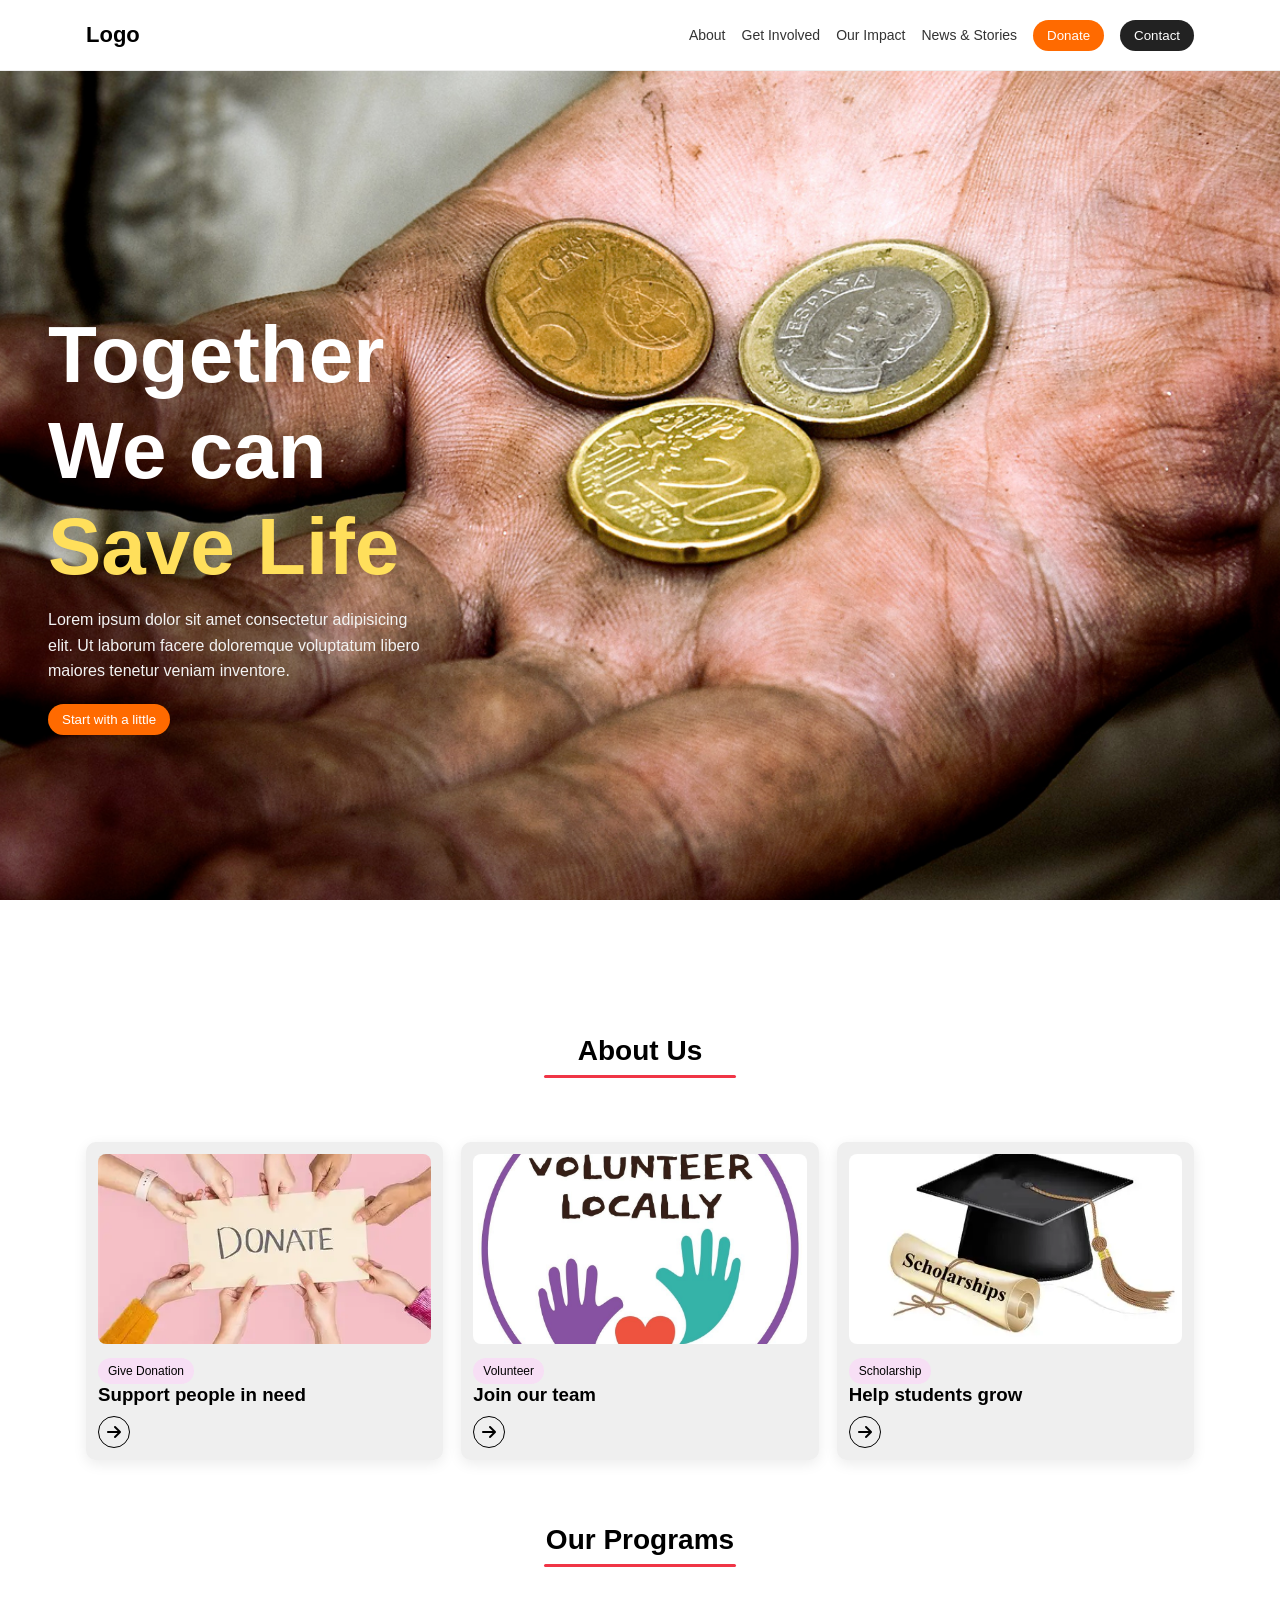
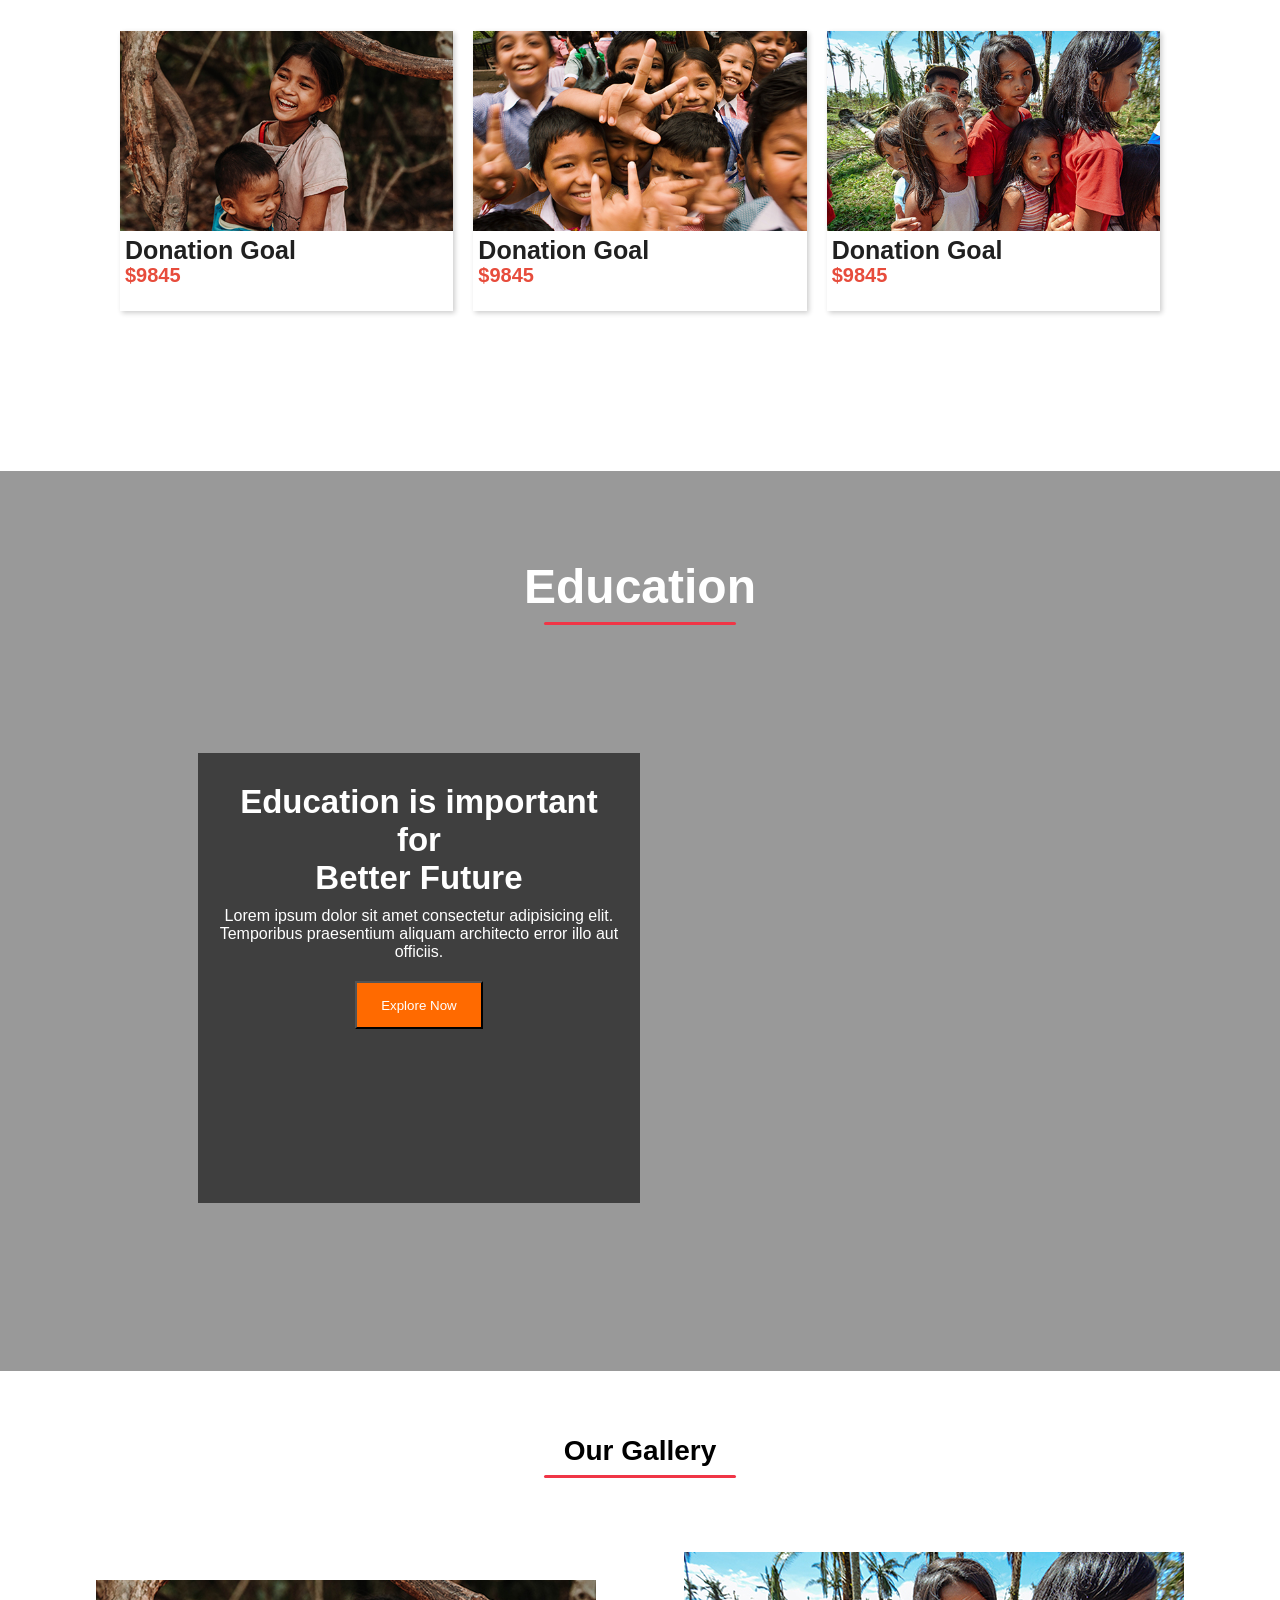
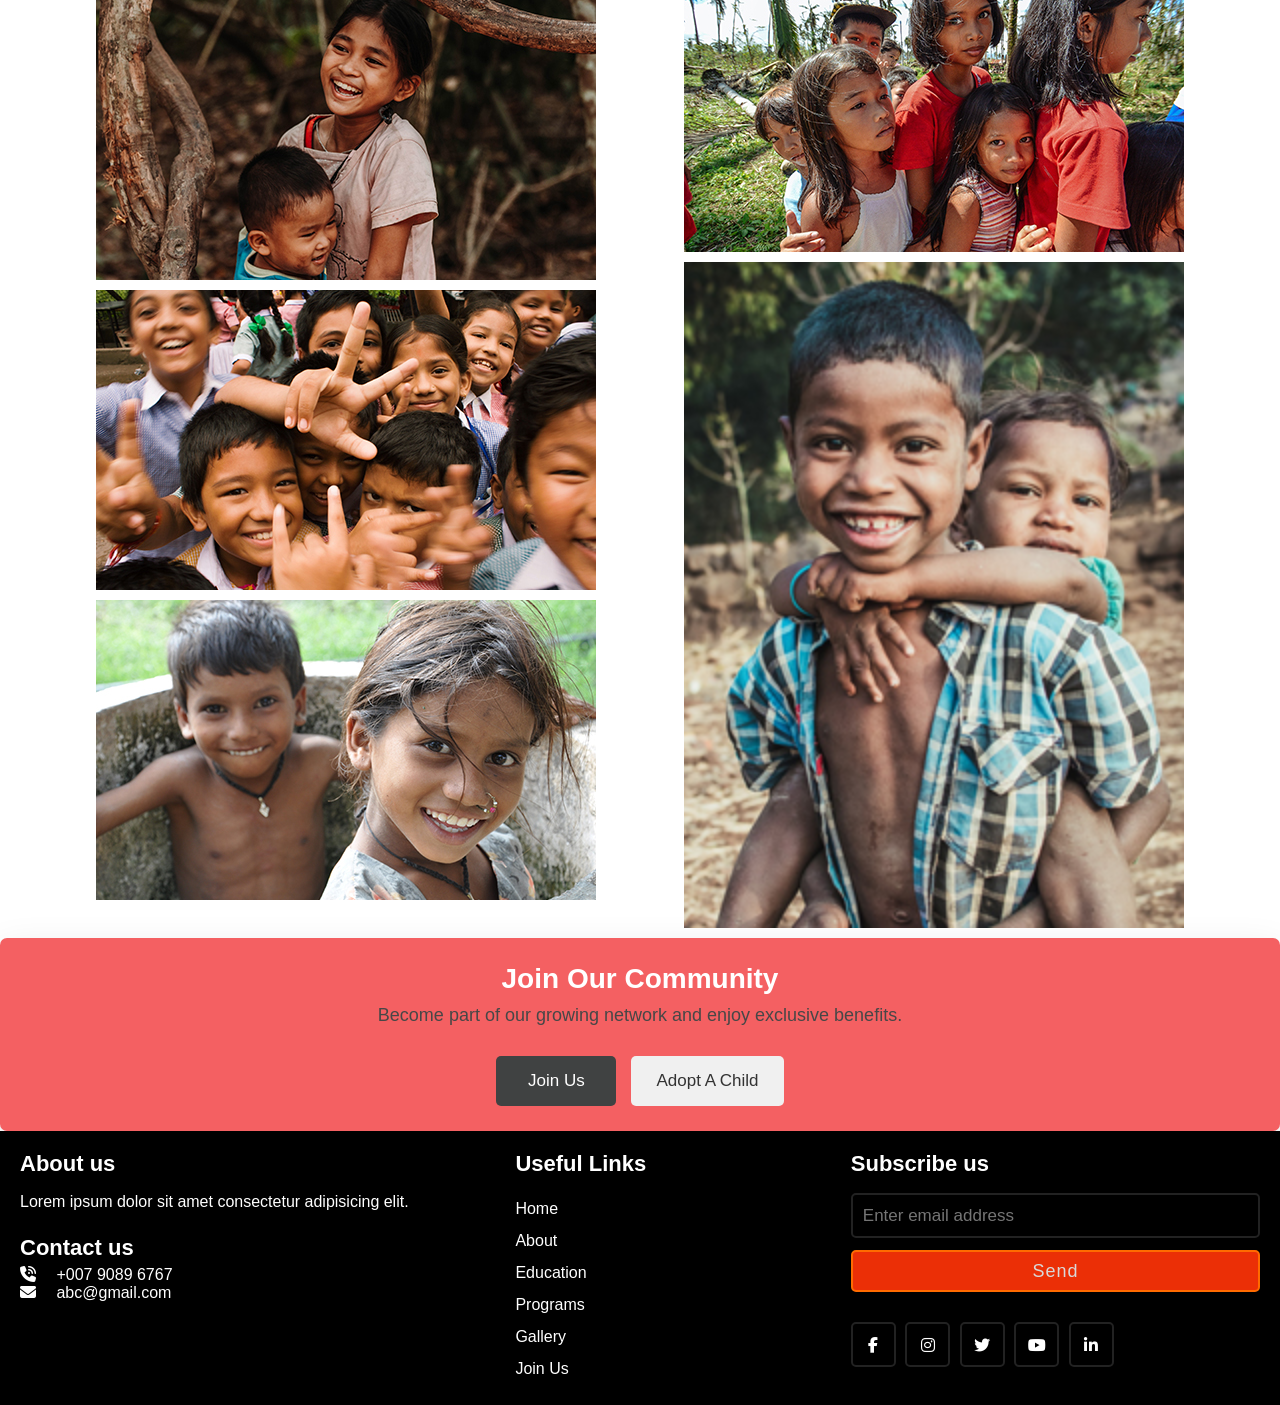
==== index.html @ e3a16368 "change9" ====
<!DOCTYPE html>
<html lang="en">

<head>
  <meta charset="UTF-8" />
  <meta name="viewport" content="width=device-width, initial-scale=1.0" />
  <title>NGO Demo</title>

  <link rel="stylesheet" href="https://cdnjs.cloudflare.com/ajax/libs/font-awesome/6.4.2/css/all.min.css" />
  <link rel="stylesheet" href="style.css">
</head>

<body>

  <!-- ========= NAV ========= -->
  <header>
    <div class="container nav-container">
      <div class="logo">
        <a href="#">Logo</a>
      </div>

      <nav class="nav-links">
        <ul>
          <li><a href="#aboutsection">About</a></li>
          <li><a href="#video-title">Get Involved</a></li>
          <li><a href="#programs">Our Impact</a></li>
          <li><a href="#">News & Stories</a></li>
          <li><button class="btn donate-btn">Donate</button></li>
          <li><button class="btn contact-btn">Contact</button></li>
        </ul>
      </nav>
      <div class="menu">
        <i class="fa-solid fa-bars"></i>
      </div>
    </div>
    <!-- mobile dropdown -->
    <div class="dropdown-menu">
      <ul>
        <li><a href="#aboutsection">About</a></li>
        <li><a href="#video-title">Get Involved</a></li>
        <li><a href="#programs">Our Impact</a></li>
        <li><a href="#">News & Stories</a></li>
        <li><button class="btn donate-btn">Donate</button></li>
        <li><button class="btn contact-btn">Contact</button></li>
      </ul>
    </div>
  </header>

  <!-- ========= HERO ========= -->
  <section class="hero-section">
    <div class="container hero-content">
      <h1>Together We can <span>Save Life</span></h1>
      <p>
        Lorem ipsum dolor sit amet consectetur adipisicing elit. Ut laborum
        facere doloremque voluptatum libero maiores tenetur veniam inventore.
      </p>

      <button class="btn donate-btn">Start with a little</button>
    </div>
  </section>


  <!-- ========= ABOUT ========= -->
  <section class="about-section" id="aboutsection">
    <div class="container">
      <h2 class="heading2">About Us</h2>

      <div class="card-list">
        <a href="#" class="card-item">
          <img src="images/donation-img.webp" alt="Donation">
          <span>Give Donation</span>
          <h3>Support people in need</h3>
          <div class="arrow"><i class="fas fa-arrow-right"></i></div>
        </a>

        <a href="#" class="card-item">
          <img src="images/volter-img.jpg" alt="Volunteer">
          <span>Volunteer</span>
          <h3>Join our team</h3>
          <div class="arrow"><i class="fas fa-arrow-right"></i></div>
        </a>

        <a href="#" class="card-item">
          <img src="images/shp-img.webp" alt="Scholarship">
          <span>Scholarship</span>
          <h3>Help students grow</h3>
          <div class="arrow"><i class="fas fa-arrow-right"></i></div>
        </a>
      </div>
    </div>
  </section>


  <!-- ========= PROGRAMS ========= -->
  <section class="team-section">
    <div class="container">
      <h2 class="heading2" id="programs">Our Programs</h2>

      <div class="programs-cards">

        <div class="card">
          <div class="img">
            <img src="images/1.jpg" alt="Donation goal">
          </div>

          <div class="top-text">
            <div class="name">Donation Goal</div>
            <p>$9845</p>
          </div>

          <div class="bottom-text">
            <div class="text">Education to every child.</div>
            <div class="btn"><a href="#">Read more</a></div>
          </div>
        </div>

        <div class="card">
          <div class="img">
            <img src="images/4.jpg" alt="Donation goal">
          </div>

          <div class="top-text">
            <div class="name">Donation Goal</div>
            <p>$9845</p>
          </div>

          <div class="bottom-text">
            <div class="text">Education to every child.</div>
            <div class="btn"><a href="#">Read more</a></div>
          </div>
        </div>

        <div class="card">
          <div class="img">
            <img src="images/8.jpg" alt="Donation goal">
          </div>

          <div class="top-text">
            <div class="name">Donation Goal</div>
            <p>$9845</p>
          </div>

          <div class="bottom-text">
            <div class="text">Education to every child.</div>
            <div class="btn"><a href="#">Read more</a></div>
          </div>
        </div>

      </div>
    </div>
  </section>


  <!-- ========= VIDEO ========= -->
  <section class="video">
    <video autoplay loop muted playsinline class="background-clip">
      <source src="video/childrens.mp4" type="video/mp4">
      Your browser does not support HTML5 video.
    </video>

    <div class="content">
      <div class="container">
        <h2 class="heading2" id="video-title">Education</h2>

        <div class="text">
          <h3>Education is important for <br><strong>Better Future</strong></h3>

          <p>
            Lorem ipsum dolor sit amet consectetur adipisicing elit. Temporibus
            praesentium aliquam architecto error illo aut officiis.
          </p>

          <button>Explore Now</button>
        </div>
      </div>
    </div>
  </section>


  <!-- ========= GALLERY ========= -->
  <section class="Gallery">
    <div class="container">
      <h2 class="heading2">Our Gallery</h2>

      <div class="gal-con">
        <div class="column">
          <img src="./images/1.jpg" alt="">
          <img src="./images/4.jpg" alt="">
          <img src="./images/5.jpg" alt="">
        </div>

        <div class="column">
          <img src="./images/8.jpg" alt="">
          <img src="./images/programs/1.jpg" alt="">
        </div>
      </div>
    </div>
  </section>


  <!-- ========= JOIN US ========= -->
  <section class="join-us">
    <div class="wrapper">
      <div class="join-content">
        <h1>Join Our Community</h1>
        <p>Become part of our growing network and enjoy exclusive benefits.</p>
      </div>

      <div class="buttons">
        <button class="btn-primary">Join Us</button>
        <button class="btn-secondary">Adopt A Child</button>
      </div>
    </div>
  </section>


  <!-- ========= FOOTER ========= -->
  <footer>
    <div class="footer-content">

      <div class="left box">
        <div class="upper">
          <div class="topic">About us</div>
          <p>Lorem ipsum dolor sit amet consectetur adipisicing elit.</p>
        </div>

        <div class="lower">
          <div class="topic">Contact us</div>

          <div class="phone">
            <a href="#"><i class="fas fa-phone-volume"></i> +007 9089 6767</a>
          </div>

          <div class="email">
            <a href="#"><i class="fas fa-envelope"></i> abc@gmail.com</a>
          </div>
        </div>
      </div>

      <div class="middle box">
        <div class="topic">Useful Links</div>
        <div><a href="#">Home</a></div>
        <div><a href="#">About</a></div>
        <div><a href="#">Education</a></div>
        <div><a href="#">Programs</a></div>
        <div><a href="#">Gallery</a></div>
        <div><a href="#">Join Us</a></div>
      </div>

      <div class="right box">
        <div class="topic">Subscribe us</div>

        <form action="#">
          <input type="text" placeholder="Enter email address">
          <input type="submit" value="Send">

          <div class="media-icons">
            <a href="#"><i class="fab fa-facebook-f"></i></a>
            <a href="#"><i class="fab fa-instagram"></i></a>
            <a href="#"><i class="fab fa-twitter"></i></a>
            <a href="#"><i class="fab fa-youtube"></i></a>
            <a href="#"><i class="fab fa-linkedin-in"></i></a>
          </div>
        </form>
      </div>

    </div>
  </footer>

  <script src="./script.js"></script>
</body>

</html>
---- style.css ----
/* -------------------------------------------------
   GLOBAL STYLES
--------------------------------------------------*/
* {
  box-sizing: border-box;
  margin: 0;
  padding: 0;
  font-family: Arial, Helvetica, sans-serif;
}

html,
body {
  scroll-behavior: smooth;
}

.container {
  width: min(1140px, 100%);
  margin: 0 auto;
  padding: 0 16px;
}

/* -------------------------------------------------
   NAVBAR
--------------------------------------------------*/
header {
  background: white;
  border-bottom: 1px solid #eee;
}

.nav-container {
  display: flex;
  align-items: center;
  justify-content: space-between;
  height: 70px;
}

.logo a {
  font-size: 22px;
  font-weight: bold;
  color: #000;
  text-decoration: none;
}

.nav-links ul {
  list-style: none;
  display: flex;
  gap: 16px;
  align-items: center;
}

.nav-links a {
  text-decoration: none;
  color: #333;
  font-size: 14px;
}

.btn {
  padding: 8px 14px;
  border-radius: 20px;
  border: none;
  cursor: pointer;
}

.donate-btn {
  background: #ff6a00;
  color: white;
}

.contact-btn {
  background: #222;
  color: white;
}

.menu {
  display: none;
  font-size: 24px;
  cursor: pointer;
}

.dropdown-menu {
  display: none;
  background: #fff;
  border-top: 1px solid #eee;
}

.dropdown-menu ul {
  list-style: none;
  padding: 12px 16px;
}

.dropdown-menu li {
  margin: 10px 0;
}

.dropdown-menu a,
.dropdown-menu button {
  width: 100%;
  text-decoration: none;
  color: #333333;
}

/* -------------------------------------------------
   HERO
--------------------------------------------------*/
.hero-section {
  background-image: url("./images/header-bg.jpg");
  background-size: cover;
  background-position: center;
  background-repeat: no-repeat;
  background-attachment: fixed;
  height: 100vh;
  display: flex;
  align-items: center;
}

.hero-content {
  margin-left: 2rem;
  max-width: 26rem;
}

.hero-section h1 {
  font-size: 80px;
  line-height: 1.2;
  color: #fff;
}

.hero-section span {
  color: #ffdf5b;
}

.hero-section p {
  margin: 12px 0 20px;
  font-size: 16px;
  line-height: 1.6;
  color: #f3f3f3;
}

/* -------------------------------------------------
   SECTION HEADINGS
--------------------------------------------------*/
.heading2 {
  text-align: center;
  margin: 4rem 0 4rem;
  font-size: 28px;
}

.heading2::after {
  content: "";
  display: block;
  width: 12rem;
  height: 3px;
  background-color: #F03546;
  margin: 8px auto 0;
  border-radius: 2px;
}

/* -------------------------------------------------
   CARDS (ABOUT / SERVICES)
--------------------------------------------------*/
.card-list {
  display: grid;
  gap: 18px;
  grid-template-columns: repeat(3, 1fr);
  margin-top: 25px;
}

.card-item {
  display: block;
  padding: 12px;
  border-radius: 10px;
  text-decoration: none;
  color: black;
  background: #efefef;
  box-shadow: 0 4px 14px rgba(0, 0, 0, 0.08);
}

.card-item img {
  width: 100%;
  height: 190px;
  object-fit: cover;
  border-radius: 8px;
}

.card-item span {
  display: inline-block;
  margin-top: 10px;
  font-size: 12px;
  padding: 6px 10px;
  border-radius: 20px;
  background: #f7dff5;
}

.arrow {
  margin-top: 10px;
  height: 32px;
  width: 32px;
  display: flex;
  align-items: center;
  justify-content: center;
  border: 1px solid black;
  border-radius: 50%;
}

/* -------------------------------------------------
   PROGRAM / TEAM CARDS (HOVER EXPAND)
--------------------------------------------------*/
.programs-cards {
  display: flex;
  gap: 20px;
  flex-wrap: wrap;
  justify-content: center;
}

.programs-cards .card {
  height: 280px;
  max-width: 350px;
  background: white;
  transition: 0.4s;
  box-shadow: 2px 2px 5px rgba(0, 0, 0, 0.2);
}

.programs-cards .card:hover {
  height: 470px;
  box-shadow: 5px 5px 10px rgba(0, 0, 0, 0.2);
}

.programs-cards .card .img {
  height: 200px;
  width: 100%;
}

.programs-cards .card .img img {
  height: 100%;
  width: 100%;
  object-fit: cover;
}

.programs-cards .card .top-text {
  padding: 5px;
}

.programs-cards .card .top-text .name {
  font-size: 25px;
  font-weight: 600;
  color: #202020;
}

.programs-cards .card .top-text p {
  font-size: 20px;
  font-weight: 600;
  color: #e74c3c;
  line-height: 20px;
}

.programs-cards .card .bottom-text {
  padding: 0 20px 10px 20px;
  margin-top: 5px;
  background: white;
  opacity: 0;
  visibility: hidden;
  transition: 0.1s;
}

.programs-cards .card:hover .bottom-text {
  opacity: 1;
  visibility: visible;
}

.programs-cards .card .bottom-text .text {
  text-align: justify;
}

.programs-cards .card .bottom-text .btn {
  margin: 10px 0;
  text-align: left;
}

.programs-cards .card .bottom-text .btn a {
  text-decoration: none;
  background: #e74c3c;
  color: #f2f2f2;
  padding: 5px 8px;
  border-radius: 3px;
  display: inline-flex;
  transition: 0.2s;
}

.programs-cards .card .bottom-text .btn a:hover {
  transform: scale(0.9);
}

/* -------------------------------------------------
   VIDEO SECTION
--------------------------------------------------*/
.video {
  position: relative;
  width: 100%;
  height: 100vh;
  background-color: rgba(0, 0, 0, 0.4);
  display: flex;
  align-items: center;
  justify-content: center;
  overflow: hidden;
  margin-top: 10rem;
}

.background-clip {
  position: absolute;
  top: 0;
  left: 0;
  width: 100%;
  height: 100%;
  object-fit: cover;
  z-index: -1;
}

.content {
  text-align: center;
  z-index: 1;
  color: #fff;
}

.content h2 {
  font-size: 3rem;
  margin-bottom: 0;
  margin-top: -5rem;
}

.content .text {
  height: 50vh;
  width: 50%;
  background-color: #00000096;
  margin-top: 8rem;
  padding: 30px 20px;
}

.content .text h3,
.content .text strong {
  font-size: 33px;
  margin-bottom: 10px;
  font-weight: bolder;
}

.content .text button {
  height: 3rem;
  width: 8rem;
  background-color: #ff6a00;
  color: white;
}

.content .text p {
  margin-bottom: 20px;
}

/* -------------------------------------------------
   GALLERY
--------------------------------------------------*/
.Gallery .column img {
  width: 100%;
  padding: 5px;
}

.gal-con {
  display: flex;
  flex-direction: row;
  justify-content: space-between;
  align-items: center;
}

.column {
  display: flex;
  flex-direction: column;
  padding: 5px;
}

/* -------------------------------------------------
   JOIN SECTION
--------------------------------------------------*/
.wrapper {
  max-width: 100%;
  background: #F46062;
  border-radius: 7px;
  padding: 25px 30px;
  box-shadow: 0 15px 40px rgba(0, 0, 0, 0.12);
  text-align: center;
}

.join-content {
  background: #F46062;
}

.join-content h1 {
  font-size: 28px;
  font-weight: 600;
  margin-bottom: 10px;
  color: white;
}

.join-content p {
  font-size: 18px;
  color: #474747;
  margin-bottom: 30px;
}

.buttons {
  display: flex;
  gap: 15px;
  justify-content: center;
  flex-wrap: wrap;
}

.buttons button {
  padding: 15px 25px;
  font-size: 17px;
  border-radius: 5px;
  cursor: pointer;
  border: none;
  transition: 0.3s ease;
  min-width: 120px;
}

.btn-primary {
  background-color: #404242;
  color: #fff;
}

.btn-primary:hover {
  opacity: 0.9;
}

.btn-secondary {
  background-color: #f0f0f0;
  color: #333;
}

.btn-secondary:hover {
  background-color: #e0e0e0;
}

/* -------------------------------------------------
   FOOTER
--------------------------------------------------*/
footer {
  margin-top: 0rem;
}

footer .footer-content {
  max-width: 1350px;
  margin: auto;
  padding: 20px;
  display: flex;
  flex-wrap: wrap;
  justify-content: space-between;
  background-color: black;
}

footer .footer-content p,
a {
  color: #fff;
}

footer .footer-content .box {
  width: 33%;
  transition: all 0.4s ease;
}

footer .footer-content .topic {
  font-size: 22px;
  font-weight: 600;
  color: #fff;
  margin-bottom: 16px;
}

footer .footer-content p {
  text-align: justify;
}

footer .footer-content .lower .topic {
  margin: 24px 0 5px 0;
}

footer .footer-content .lower i {
  padding-right: 16px;
}

footer .footer-content .middle {
  padding-left: 80px;
}

footer .footer-content .middle a {
  line-height: 32px;
}

footer .footer-content .right input[type="text"] {
  height: 45px;
  width: 100%;
  outline: none;
  color: #d9d9d9;
  background: black;
  border-radius: 5px;
  padding-left: 10px;
  font-size: 17px;
  border: 2px solid #222222;
}

footer .footer-content .right input[type="submit"] {
  height: 42px;
  width: 100%;
  font-size: 18px;
  color: #d9d9d9;
  background: #eb2f06;
  outline: none;
  border-radius: 5px;
  letter-spacing: 1px;
  cursor: pointer;
  margin-top: 12px;
  border: 2px solid #FF6A00;
  transition: all 0.3s ease-in-out;
}

.footer-content .right input[type="submit"]:hover {
  background: none;
  color: #eb2f06;
}

footer .footer-content .media-icons a {
  font-size: 16px;
  height: 45px;
  width: 45px;
  display: inline-block;
  text-align: center;
  line-height: 43px;
  border-radius: 5px;
  border: 2px solid #222222;
  margin: 30px 5px 0 0;
  transition: all 0.3s ease;
}

.footer-content .media-icons a:hover {
  border-color: #eb2f06;
}

footer a {
  transition: all 0.3s ease;
  text-decoration: none;
}

footer a:hover {
  color: #eb2f06;
}

/* -------------------------------------------------
   RESPONSIVE MEDIA QUERIES
--------------------------------------------------*/

/* Navbar + hero + cards mobile */
@media (max-width: 768px) {
  .hero-content {
    margin-left: 0;
    width: 80%;
  }

  .nav-links {
    display: none;
  }

  .menu {
    display: block;
  }

  .dropdown-menu.show {
    display: block;
  }

  .hero-section {
    height: 60vh;
    background-attachment: scroll;
    background-position: center top;
  }

  .hero-section h1 {
    font-size: 30px;
    width: 80%;
  }

  .hero-section p {
    font-size: 15px;
    line-height: 18px;
  }

  .card-list {
    grid-template-columns: 1fr;
  }
}

/* Join box */
@media (max-width: 520px) {
  .wrapper {
    padding: 20px;
  }

  .join-content h1 {
    font-size: 24px;
  }

  .join-content p {
    font-size: 16px;
  }

  .buttons button {
    font-size: 16px;
    padding: 12px 20px;
  }
}

/* Footer breakpoints */
@media (max-width:1100px) {
  footer .footer-content .middle {
    padding-left: 50px;
  }
}

@media (max-width:950px) {
  footer .footer-content .box {
    width: 50%;
  }

  .footer-content .right {
    margin-top: 40px;
  }
}

@media (max-width:560px) {
  footer .footer-content .box {
    width: 100%;
    margin-top: 30px;
  }

  footer .footer-content .middle {
    padding-left: 0;
  }
}

/* Video aspect ratio helpers */
@media (min-aspect-ratio:16/9) {
  .background-clip {
    width: 100%;
    height: auto;
  }
}

@media (max-aspect-ratio:16/9) {
  .background-clip {
    width: auto;
    height: 100%;
  }
}

/* Profile / program cards stack */
@media screen and (max-width: 978px) {
  .profile-cards {
    flex-direction: column;
    align-items: center;
  }

  .profile-cards .card {
    max-width: 700px;
    margin: 20px 0;
  }
}

/* Video text scaling */
@media (max-width: 1024px) {
  .content h2 {
    font-size: 2.2rem;
    margin-top: -3rem;
  }

  .content .text {
    width: 70%;
    height: auto;
    margin-top: 5rem;
    padding: 20px 15px;
  }

  .content .text h3,
  .content .text strong {
    font-size: 24px;
  }

  .content .text button {
    width: 7rem;
    height: 2.5rem;
  }
}

@media (max-width: 600px) {
  .video {
    height: 75vh;
    margin-top: 5rem;
  }

  .content h2 {
    font-size: 1.8rem;
    margin-top: -2rem;
  }

  .content .text {
    width: 80%;
    margin-top: 3rem;
    padding: 15px 10px;
  }

  .content .text h3,
  .content .text strong {
    font-size: 18px;
  }

  .content .text p {
    font-size: 13px;
  }

  .content .text button {
    width: 6rem;
    height: 2.2rem;
  }
}

/* Gallery stacking */
@media only screen and (max-width: 770px) {
  .gal-con {
    flex-direction: column;
    justify-content: center;
  }
}
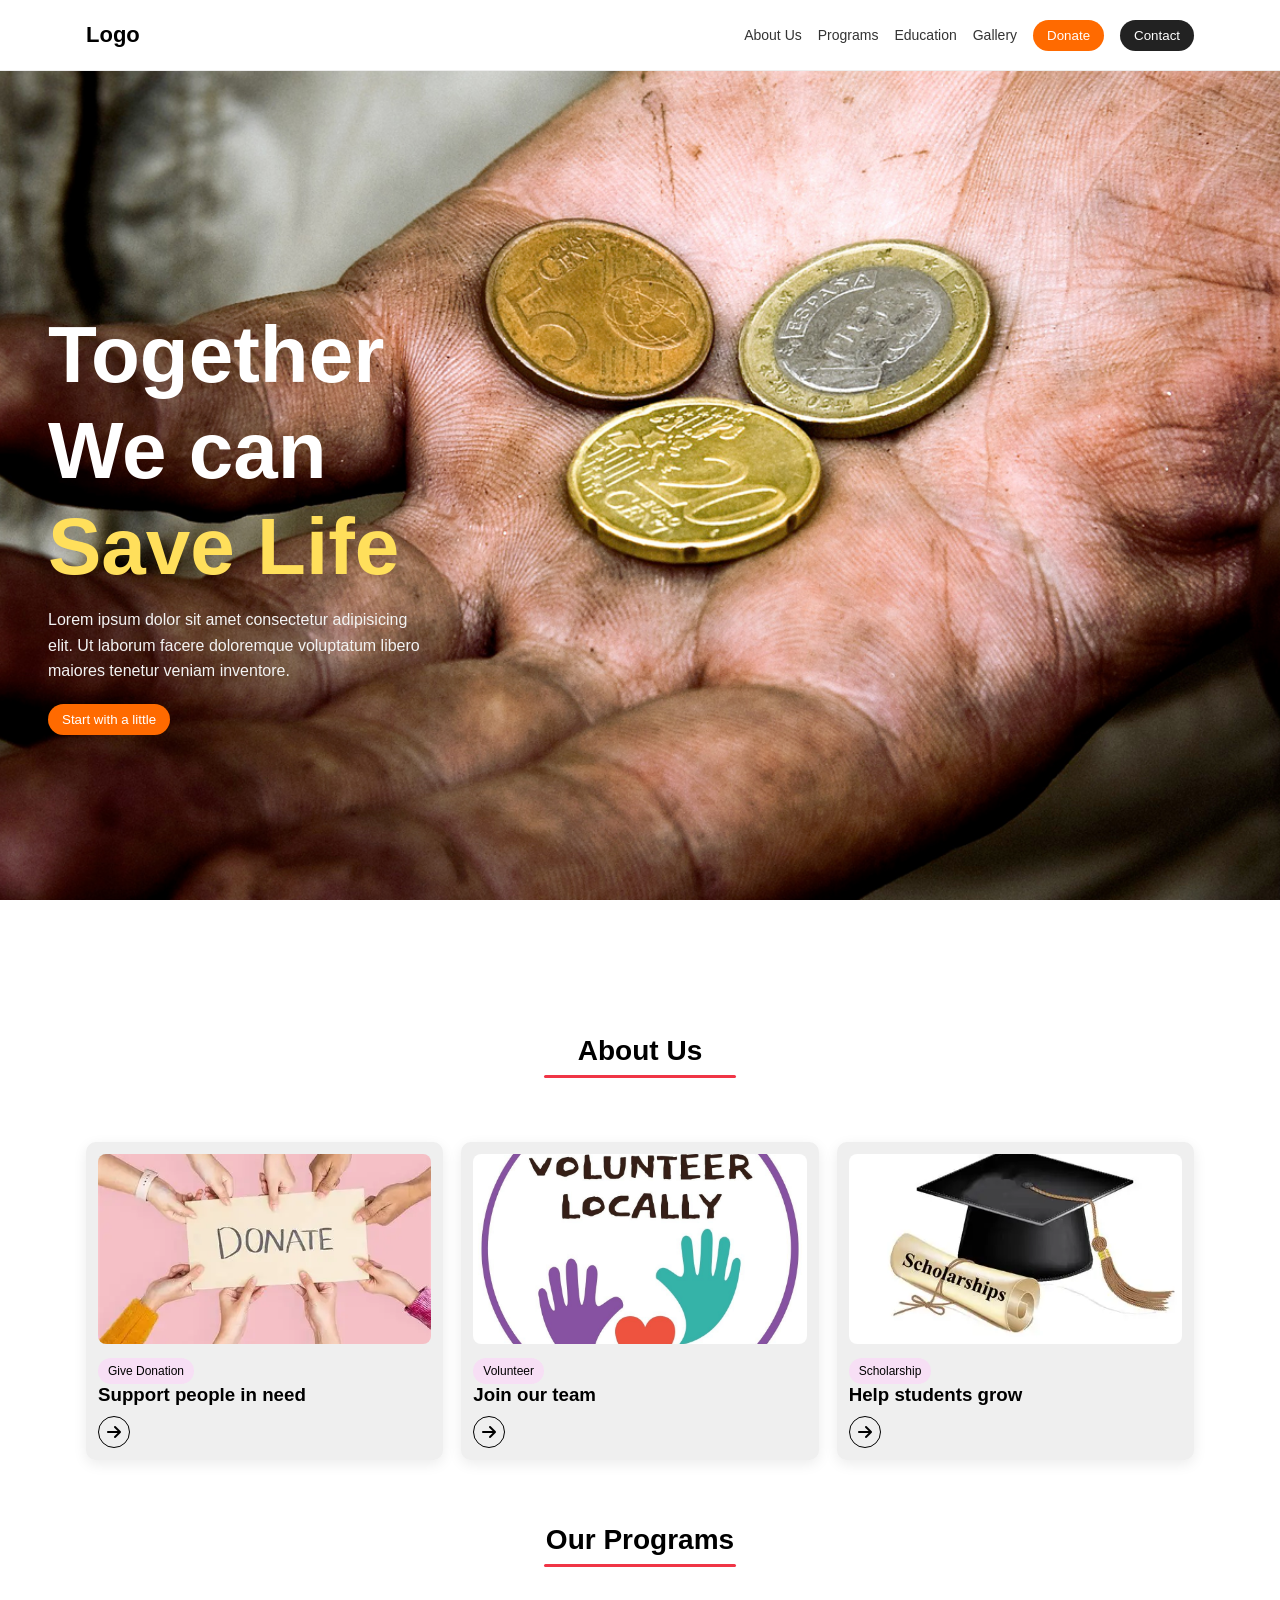
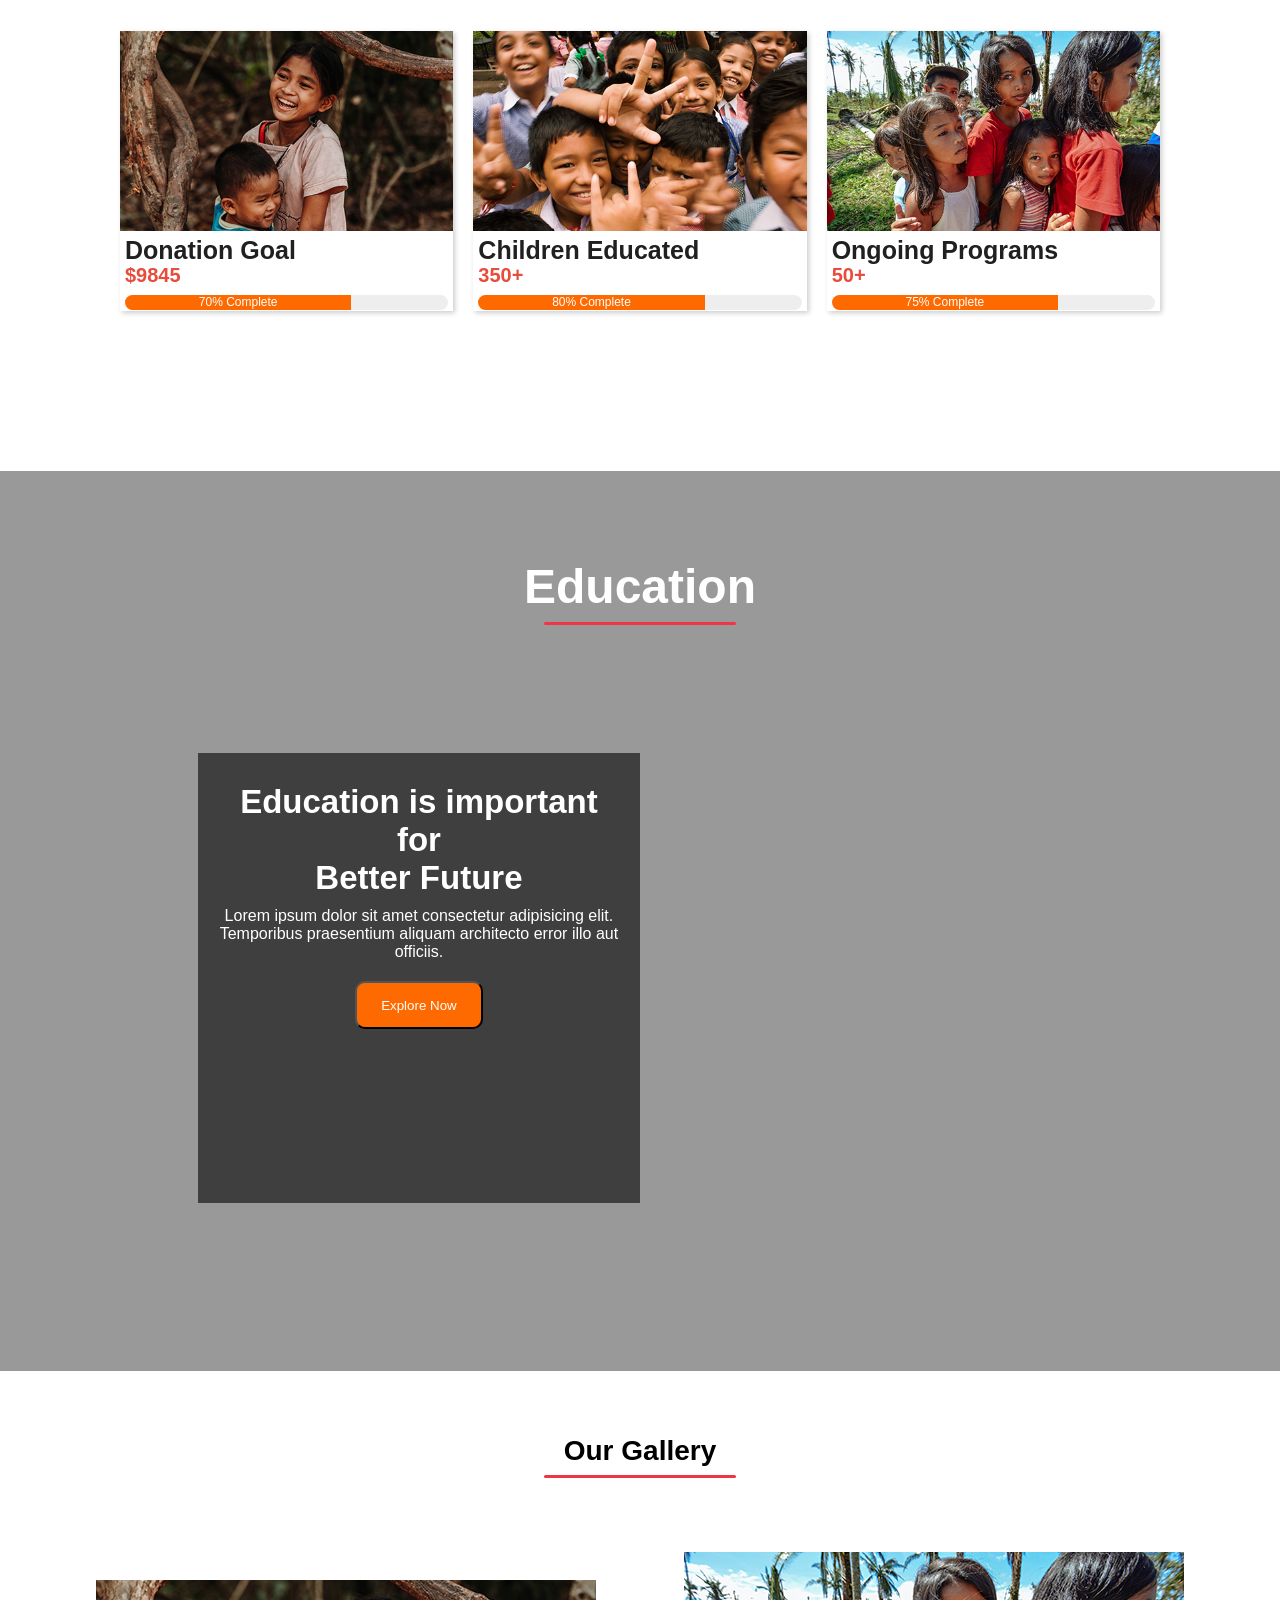
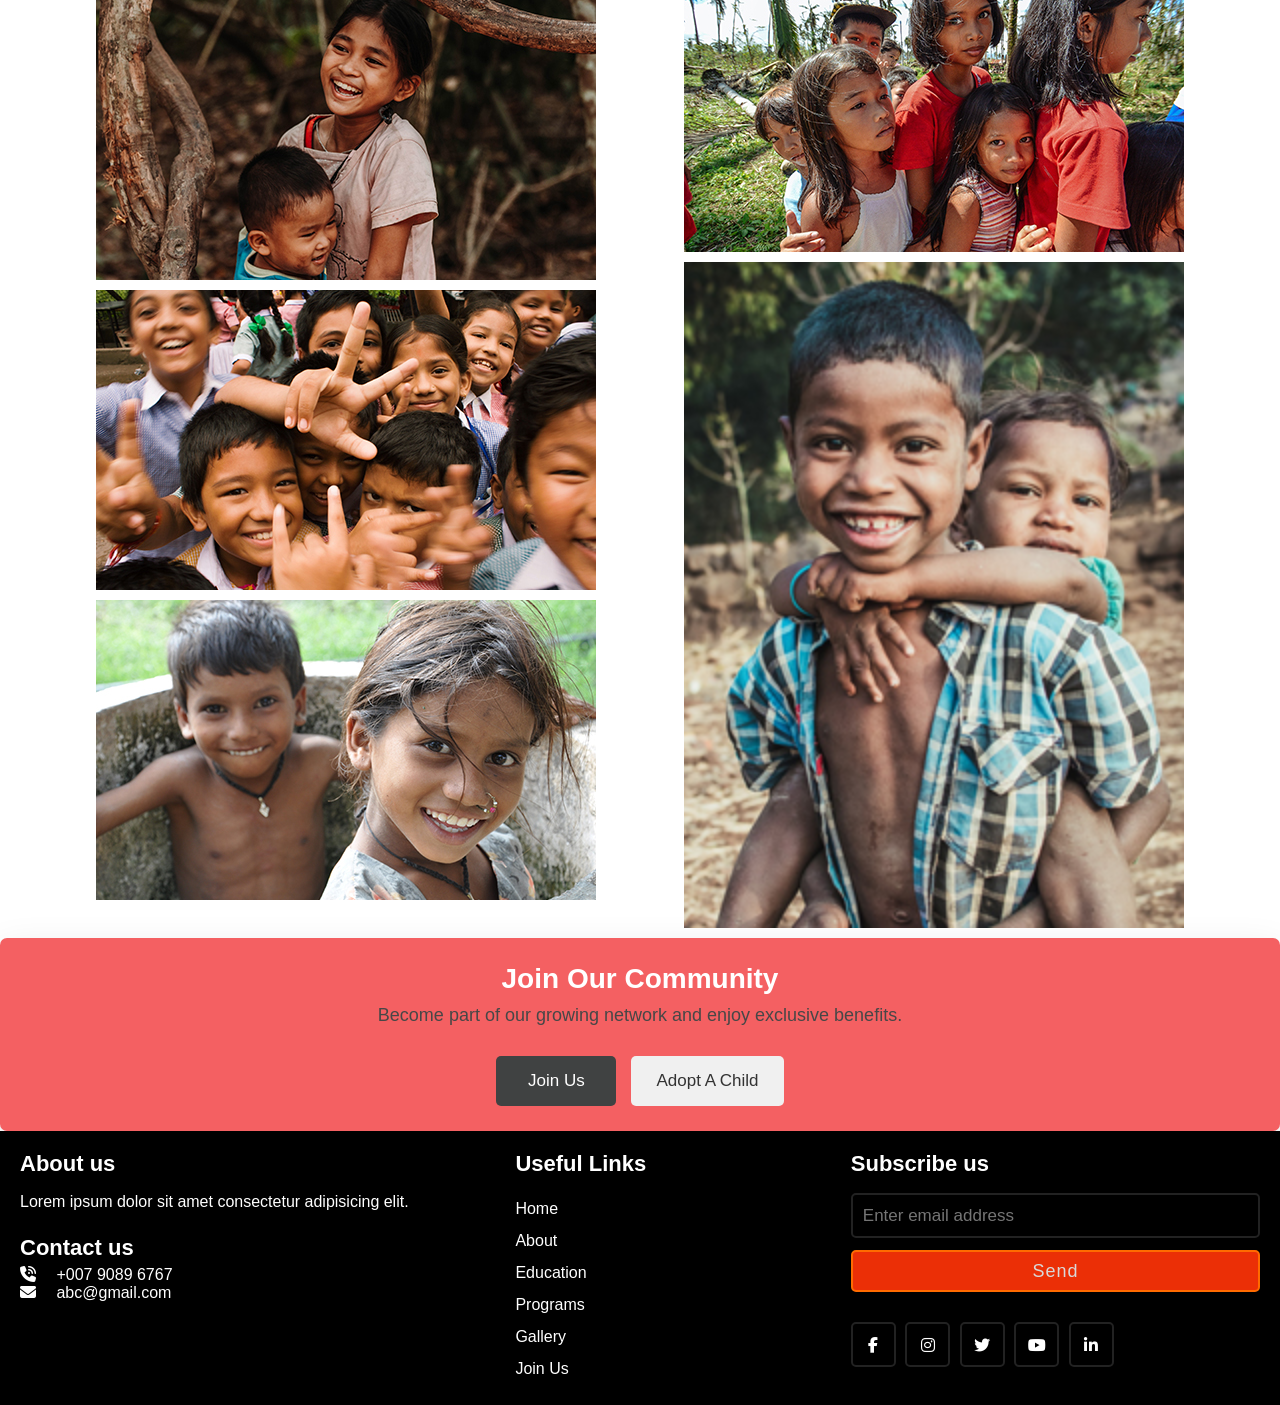
==== commit 1d44ba6c: "change10" ====
--- a/index.html
+++ b/index.html
@@ -21,11 +21,13 @@
 
       <nav class="nav-links">
         <ul>
-          <li><a href="#aboutsection">About</a></li>
-          <li><a href="#video-title">Get Involved</a></li>
-          <li><a href="#programs">Our Impact</a></li>
-          <li><a href="#">News & Stories</a></li>
-          <li><button class="btn donate-btn">Donate</button></li>
+          <li><a href="#aboutsection">About Us</a></li>
+          <li><a href="#programs-section">Programs</a></li>
+          <li><a href="#education-section">Education</a></li>
+          <li><a href="#gallery-section">Gallery</a></li>
+          <a href="donation.html">
+            <li><button class="btn donate-btn" style="cursor: pointer;">Donate</button></li>
+          </a>
           <li><button class="btn contact-btn">Contact</button></li>
         </ul>
       </nav>
@@ -36,11 +38,13 @@
     <!-- mobile dropdown -->
     <div class="dropdown-menu">
       <ul>
-        <li><a href="#aboutsection">About</a></li>
-        <li><a href="#video-title">Get Involved</a></li>
-        <li><a href="#programs">Our Impact</a></li>
-        <li><a href="#">News & Stories</a></li>
-        <li><button class="btn donate-btn">Donate</button></li>
+        <li><a href="#aboutsection">About Us</a></li>
+        <li><a href="#programs-section">Programs</a></li>
+        <li><a href="#education-section">Education</a></li>
+        <li><a href="#gallery-section">Gallery</a></li>
+        <a href="donation.html">
+          <li><button class="btn donate-btn" style="cursor: pointer;">Donate</button></li>
+        </a>
         <li><button class="btn contact-btn">Contact</button></li>
       </ul>
     </div>
@@ -77,14 +81,16 @@
           <img src="images/volter-img.jpg" alt="Volunteer">
           <span>Volunteer</span>
           <h3>Join our team</h3>
-          <div class="arrow"><i class="fas fa-arrow-right"></i></div>
+          <div class="volunteer-arrow arrow">
+            <i class="fas fa-arrow-right"></i>
+          </div>
         </a>
 
         <a href="#" class="card-item">
           <img src="images/shp-img.webp" alt="Scholarship">
           <span>Scholarship</span>
           <h3>Help students grow</h3>
-          <div class="arrow"><i class="fas fa-arrow-right"></i></div>
+          <div class="arrow" href="#aboutsection"><i class="fas fa-arrow-right"></i></div>
         </a>
       </div>
     </div>
@@ -94,7 +100,7 @@
   <!-- ========= PROGRAMS ========= -->
   <section class="team-section">
     <div class="container">
-      <h2 class="heading2" id="programs">Our Programs</h2>
+      <h2 class="heading2" id="programs-section">Our Programs</h2>
 
       <div class="programs-cards">
 
@@ -106,6 +112,9 @@
           <div class="top-text">
             <div class="name">Donation Goal</div>
             <p>$9845</p>
+            <div class="progress">
+              <div class="progress-bar" style="width:70%">70% Complete</div>
+            </div>
           </div>
 
           <div class="bottom-text">
@@ -120,8 +129,11 @@
           </div>
 
           <div class="top-text">
-            <div class="name">Donation Goal</div>
-            <p>$9845</p>
+            <div class="name">Children Educated</div>
+            <p>350+</p>
+            <div class="progress">
+              <div class="progress-bar" style="width:70%">80% Complete</div>
+            </div>
           </div>
 
           <div class="bottom-text">
@@ -136,8 +148,11 @@
           </div>
 
           <div class="top-text">
-            <div class="name">Donation Goal</div>
-            <p>$9845</p>
+            <div class="name">Ongoing Programs</div>
+            <p>50+</p>
+            <div class="progress">
+              <div class="progress-bar" style="width:70%">75% Complete</div>
+            </div>
           </div>
 
           <div class="bottom-text">
@@ -152,7 +167,7 @@
 
 
   <!-- ========= VIDEO ========= -->
-  <section class="video">
+  <section class="video" id="education-section">
     <video autoplay loop muted playsinline class="background-clip">
       <source src="video/childrens.mp4" type="video/mp4">
       Your browser does not support HTML5 video.
@@ -169,8 +184,9 @@
             Lorem ipsum dolor sit amet consectetur adipisicing elit. Temporibus
             praesentium aliquam architecto error illo aut officiis.
           </p>
-
-          <button>Explore Now</button>
+          <a href="#programs-section">
+            <button>Explore Now</button>
+          </a>
         </div>
       </div>
     </div>
@@ -178,7 +194,7 @@
 
 
   <!-- ========= GALLERY ========= -->
-  <section class="Gallery">
+  <section class="Gallery" id="gallery-section">
     <div class="container">
       <h2 class="heading2">Our Gallery</h2>
 
@@ -207,7 +223,10 @@
       </div>
 
       <div class="buttons">
-        <button class="btn-primary">Join Us</button>
+        <a href="https://docs.google.com/forms/d/e/1FAIpQLSfZEnVMVpixKCE6oYLZwvTb4ZL1MODNCjr7ik0jf7_bg8o5Nw/viewform"
+          , "_blank">
+          <button class="volunteer-arrow btn-primary">Join Us</button>
+        </a>
         <button class="btn-secondary">Adopt A Child</button>
       </div>
     </div>
@@ -216,7 +235,9 @@
 
   <!-- ========= FOOTER ========= -->
   <footer>
+    <a href="#top" class="back-to-top">↑ Back to Top</a>
     <div class="footer-content">
+
 
       <div class="left box">
         <div class="upper">
--- a/style.css
+++ b/style.css
@@ -64,6 +64,7 @@
 .donate-btn {
   background: #ff6a00;
   color: white;
+  cursor: pointer;
 }
 
 .contact-btn {
@@ -134,6 +135,77 @@
   line-height: 1.6;
   color: #f3f3f3;
 }
+
+
+
+
+/* ////////////////// */
+
+.donate-btn {
+  animation: pulse 2s infinite;
+}
+
+@keyframes pulse {
+
+  0%,
+  100% {
+    transform: scale(1);
+  }
+
+  50% {
+    transform: scale(1.05);
+  }
+}
+
+
+.progress {
+  background-color: #eee;
+  border-radius: 10px;
+  overflow: hidden;
+  height: 15px;
+  margin-top: 10px;
+}
+
+.progress-bar {
+  height: 100%;
+  background-color: #ff6a00;
+  text-align: center;
+  color: white;
+  font-size: 12px;
+  line-height: 15px;
+}
+
+.Gallery .column img {
+  transition: transform 0.3s ease-in-out;
+  cursor: pointer;
+}
+
+.Gallery .column img:hover {
+  transform: scale(1.05);
+  box-shadow: 0 4px 15px rgba(0, 0, 0, 0.3);
+}
+
+
+.back-to-top {
+  position: fixed;
+  bottom: 20px;
+  right: 20px;
+  background: #ff6a00;
+  color: white;
+  padding: 10px 12px;
+  border-radius: 50%;
+  font-size: 18px;
+  text-align: center;
+  display: none;
+  cursor: pointer;
+  z-index: 999;
+  transition: 0.3s;
+}
+
+.back-to-top:hover {
+  transform: scale(1.1);
+}
+
 
 /* -------------------------------------------------
    SECTION HEADINGS
@@ -273,6 +345,7 @@
 .programs-cards .card .bottom-text .btn {
   margin: 10px 0;
   text-align: left;
+  cursor: pointer;
 }
 
 .programs-cards .card .bottom-text .btn a {
@@ -346,6 +419,8 @@
   width: 8rem;
   background-color: #ff6a00;
   color: white;
+  cursor: pointer;
+  border-radius: 10px;
 }
 
 .content .text p {
@@ -572,6 +647,10 @@
     display: block;
   }
 
+  .dropdown-menu .btn {
+    color: white;
+  }
+
   .hero-section {
     height: 60vh;
     background-attachment: scroll;
@@ -732,4 +811,4 @@
     flex-direction: column;
     justify-content: center;
   }
-}
+}
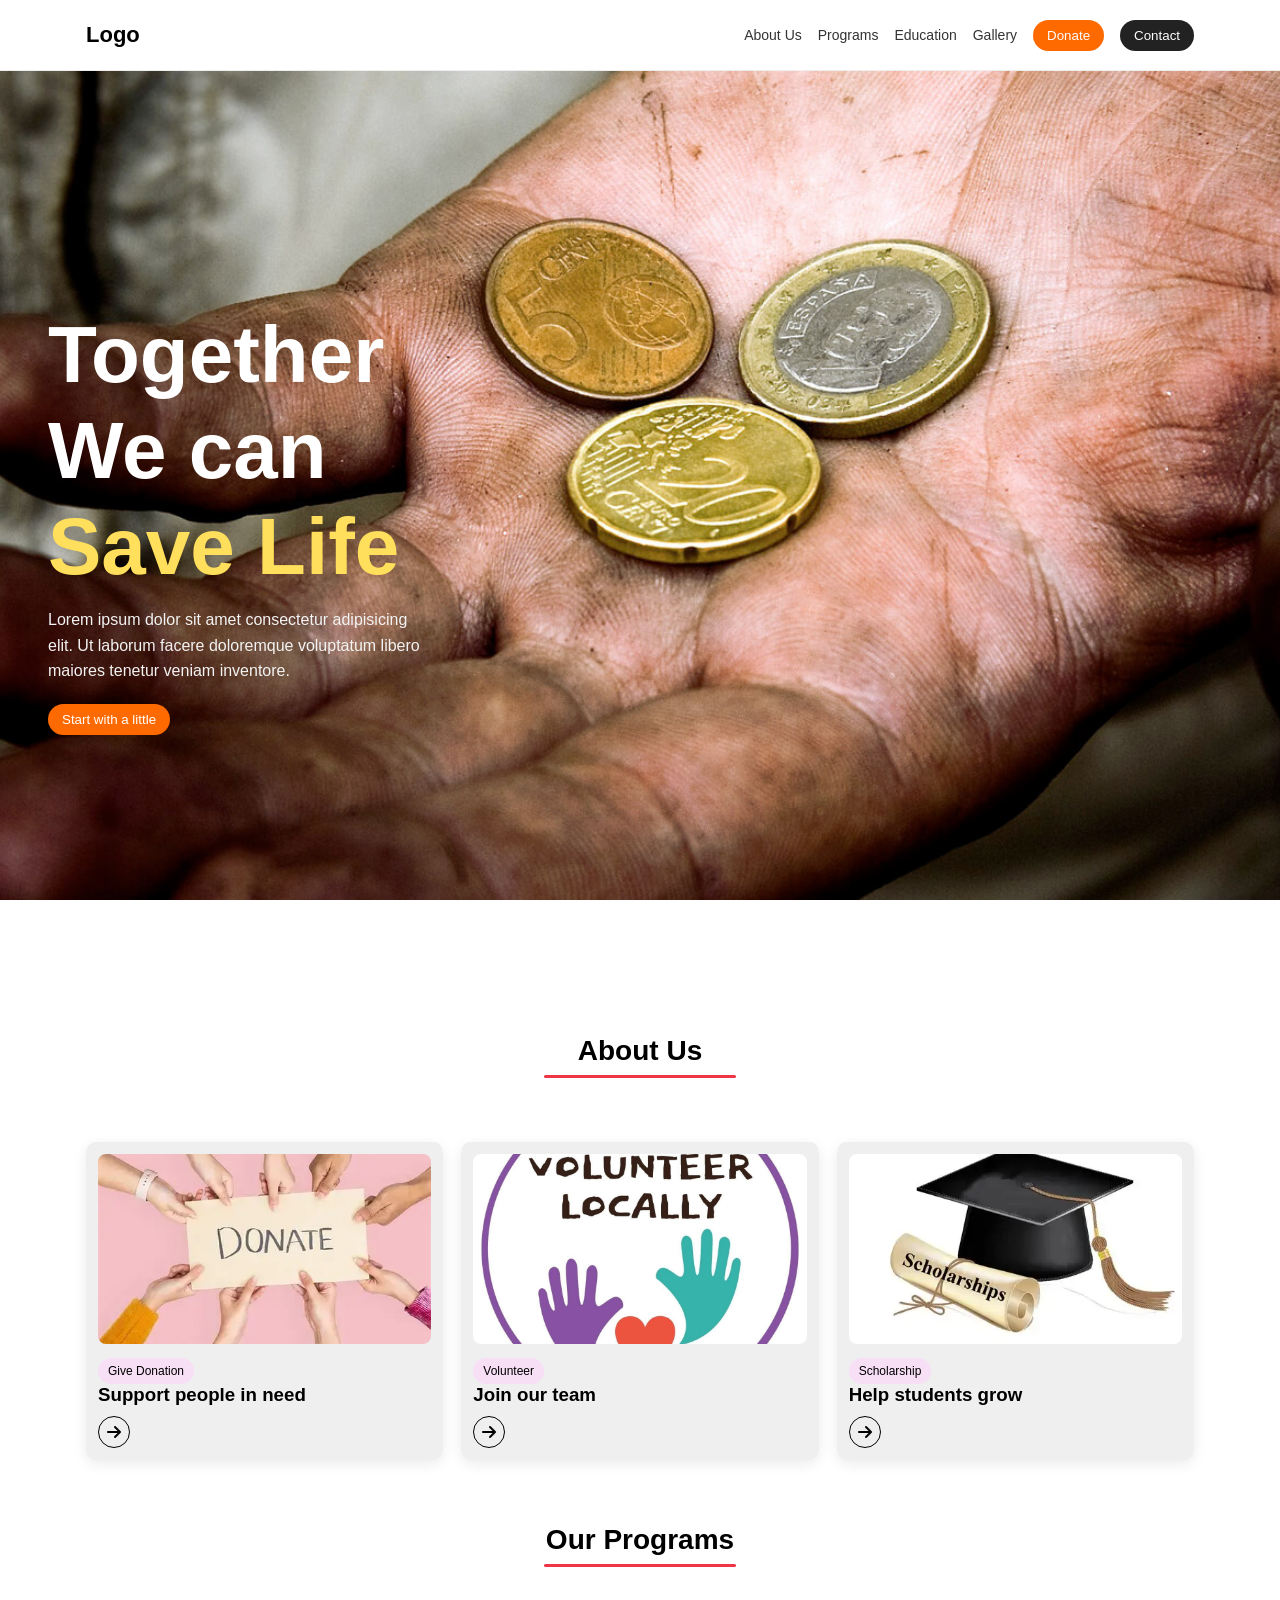
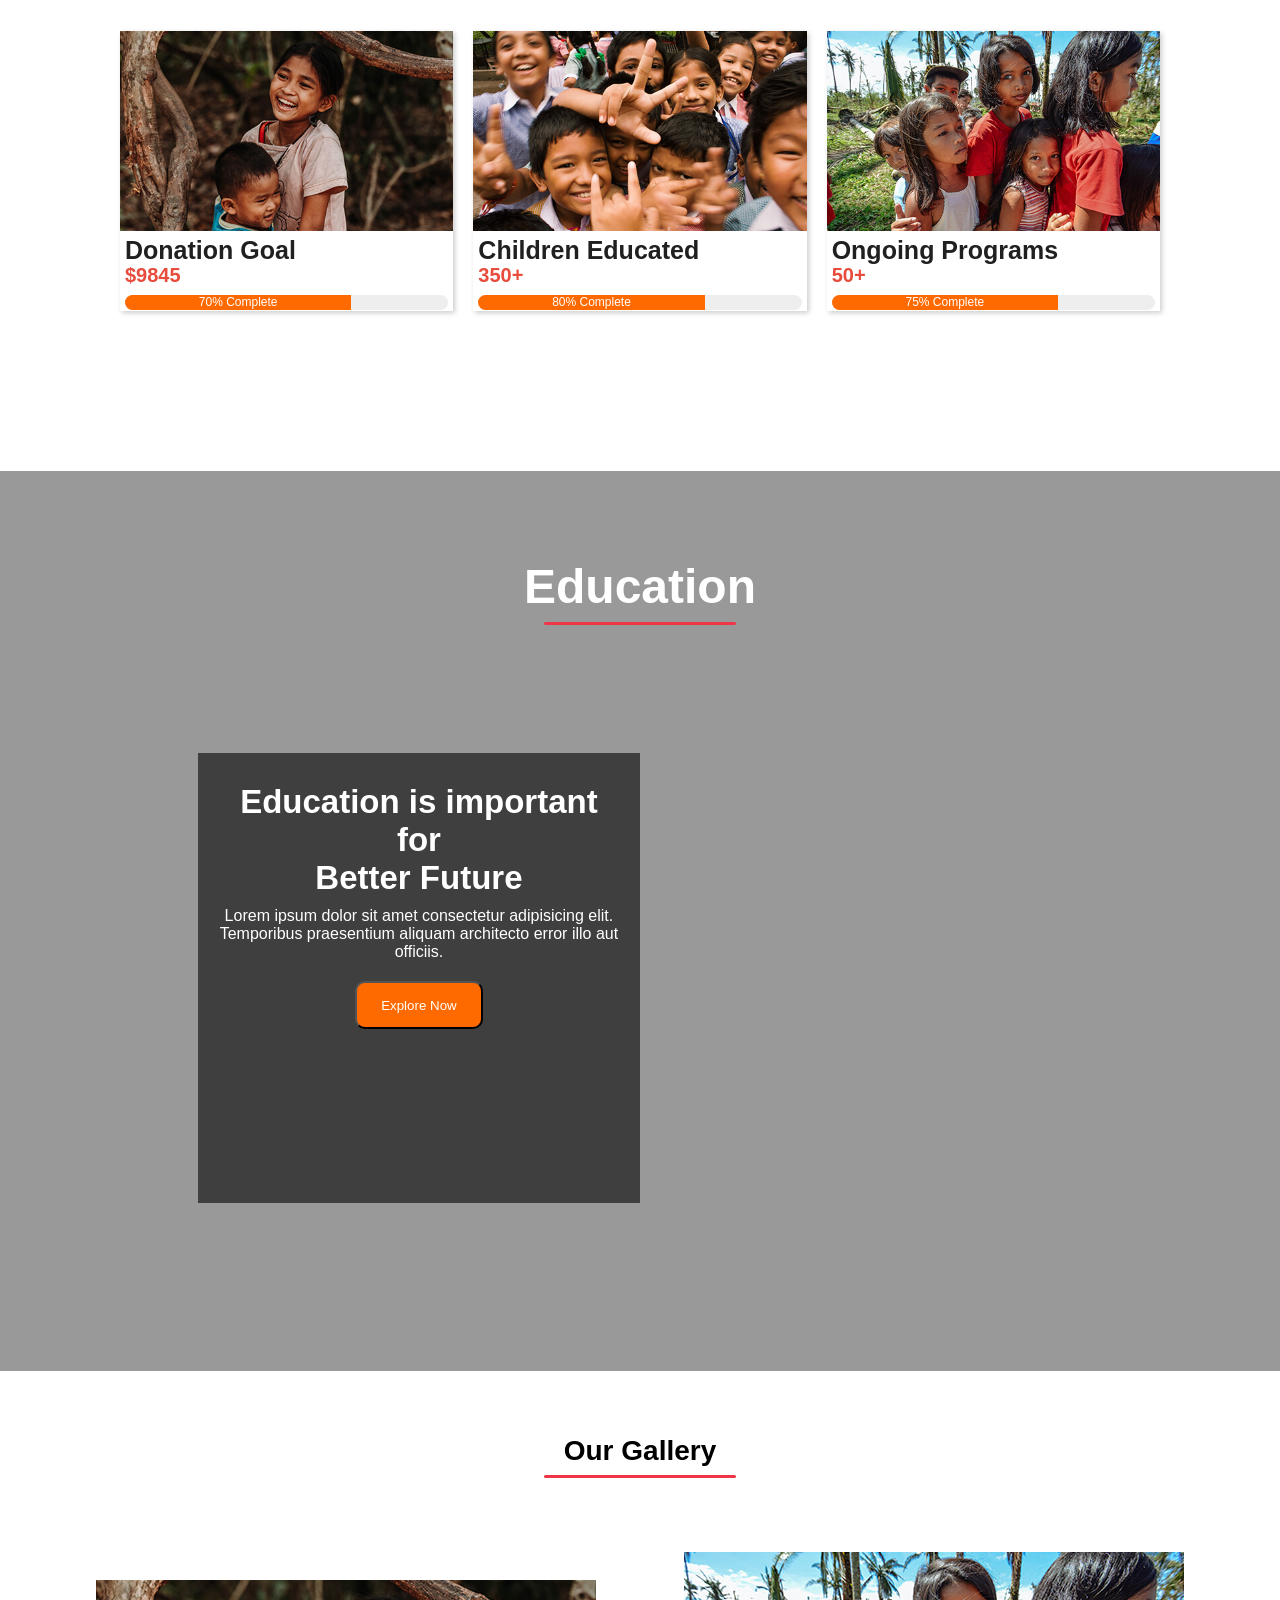
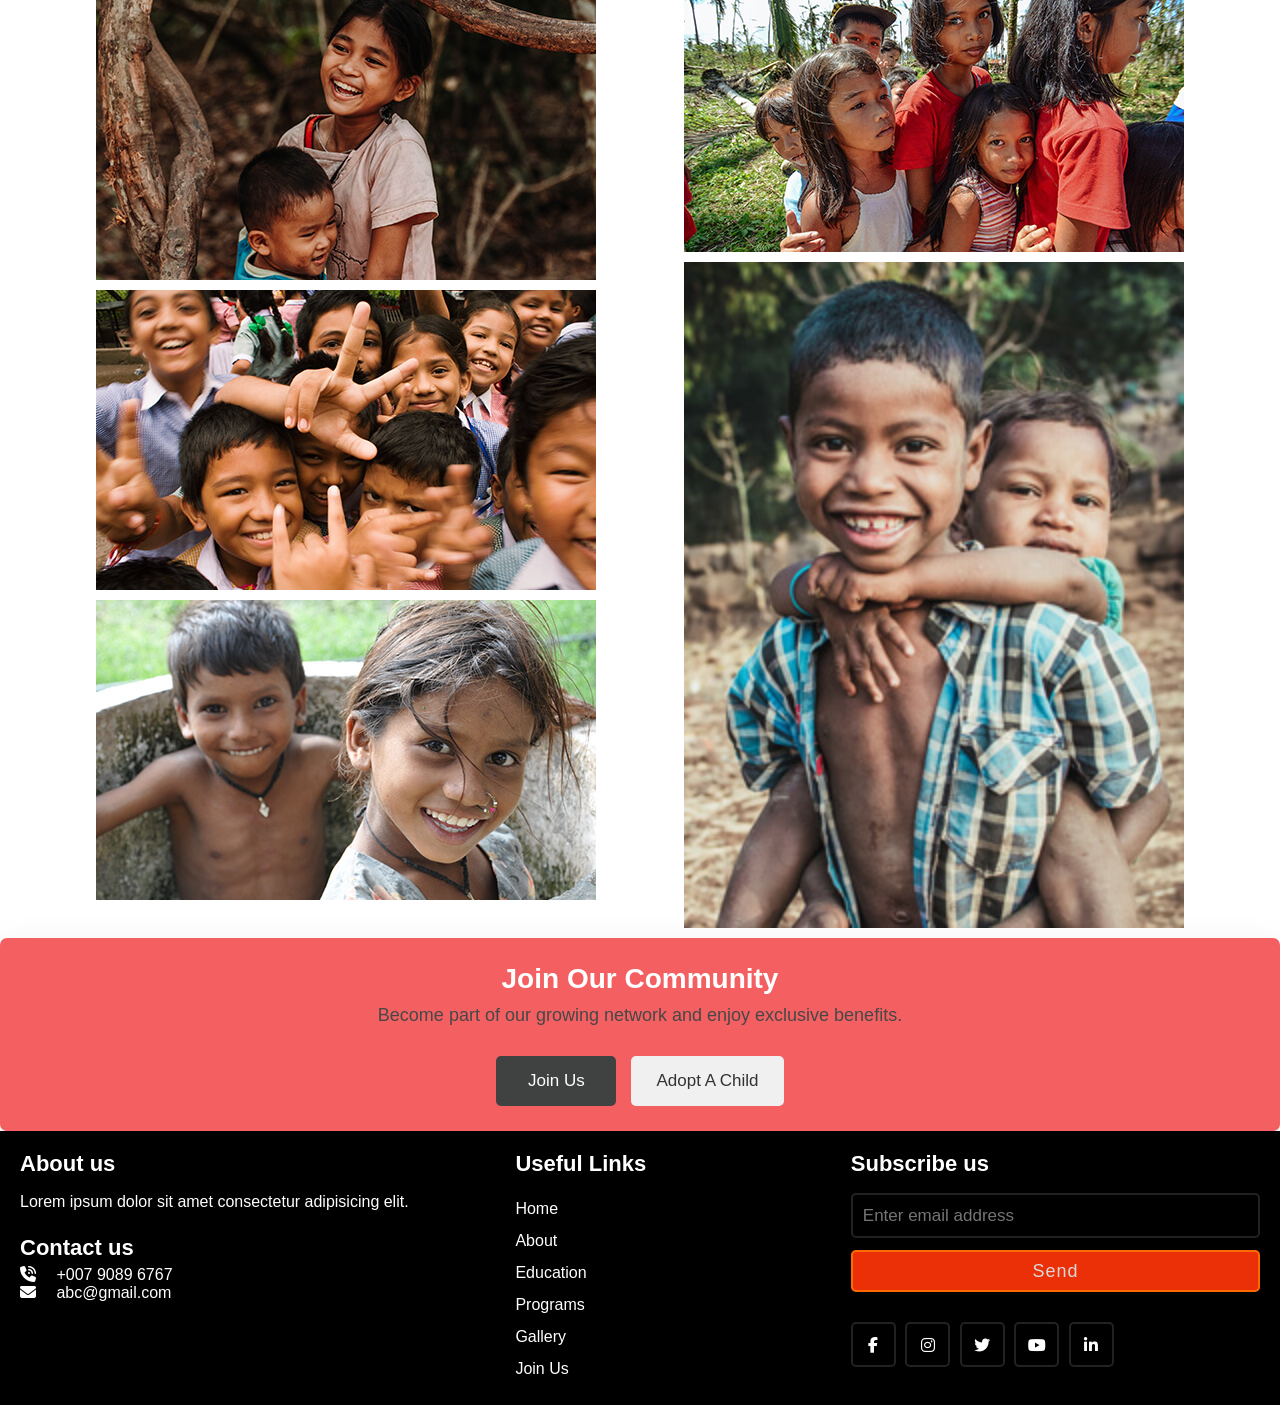
==== commit ec8bc69b: "change13" ====
--- a/index.html
+++ b/index.html
@@ -28,7 +28,9 @@
           <a href="donation.html">
             <li><button class="btn donate-btn" style="cursor: pointer;">Donate</button></li>
           </a>
-          <li><button class="btn contact-btn">Contact</button></li>
+          <a href="contact.html">
+            <li><button class="btn contact-btn">Contact</button></li>
+          </a>
         </ul>
       </nav>
       <div class="menu">
@@ -45,7 +47,9 @@
         <a href="donation.html">
           <li><button class="btn donate-btn" style="cursor: pointer;">Donate</button></li>
         </a>
-        <li><button class="btn contact-btn">Contact</button></li>
+        <a href="contact.html">
+          <li><button class="btn contact-btn">Contact</button></li>
+        </a>
       </ul>
     </div>
   </header>
@@ -207,7 +211,7 @@
 
         <div class="column">
           <img src="./images/8.jpg" alt="">
-          <img src="./images/programs/1.jpg" alt="">
+          <img src="./images/gal-img.jpg" alt="">
         </div>
       </div>
     </div>
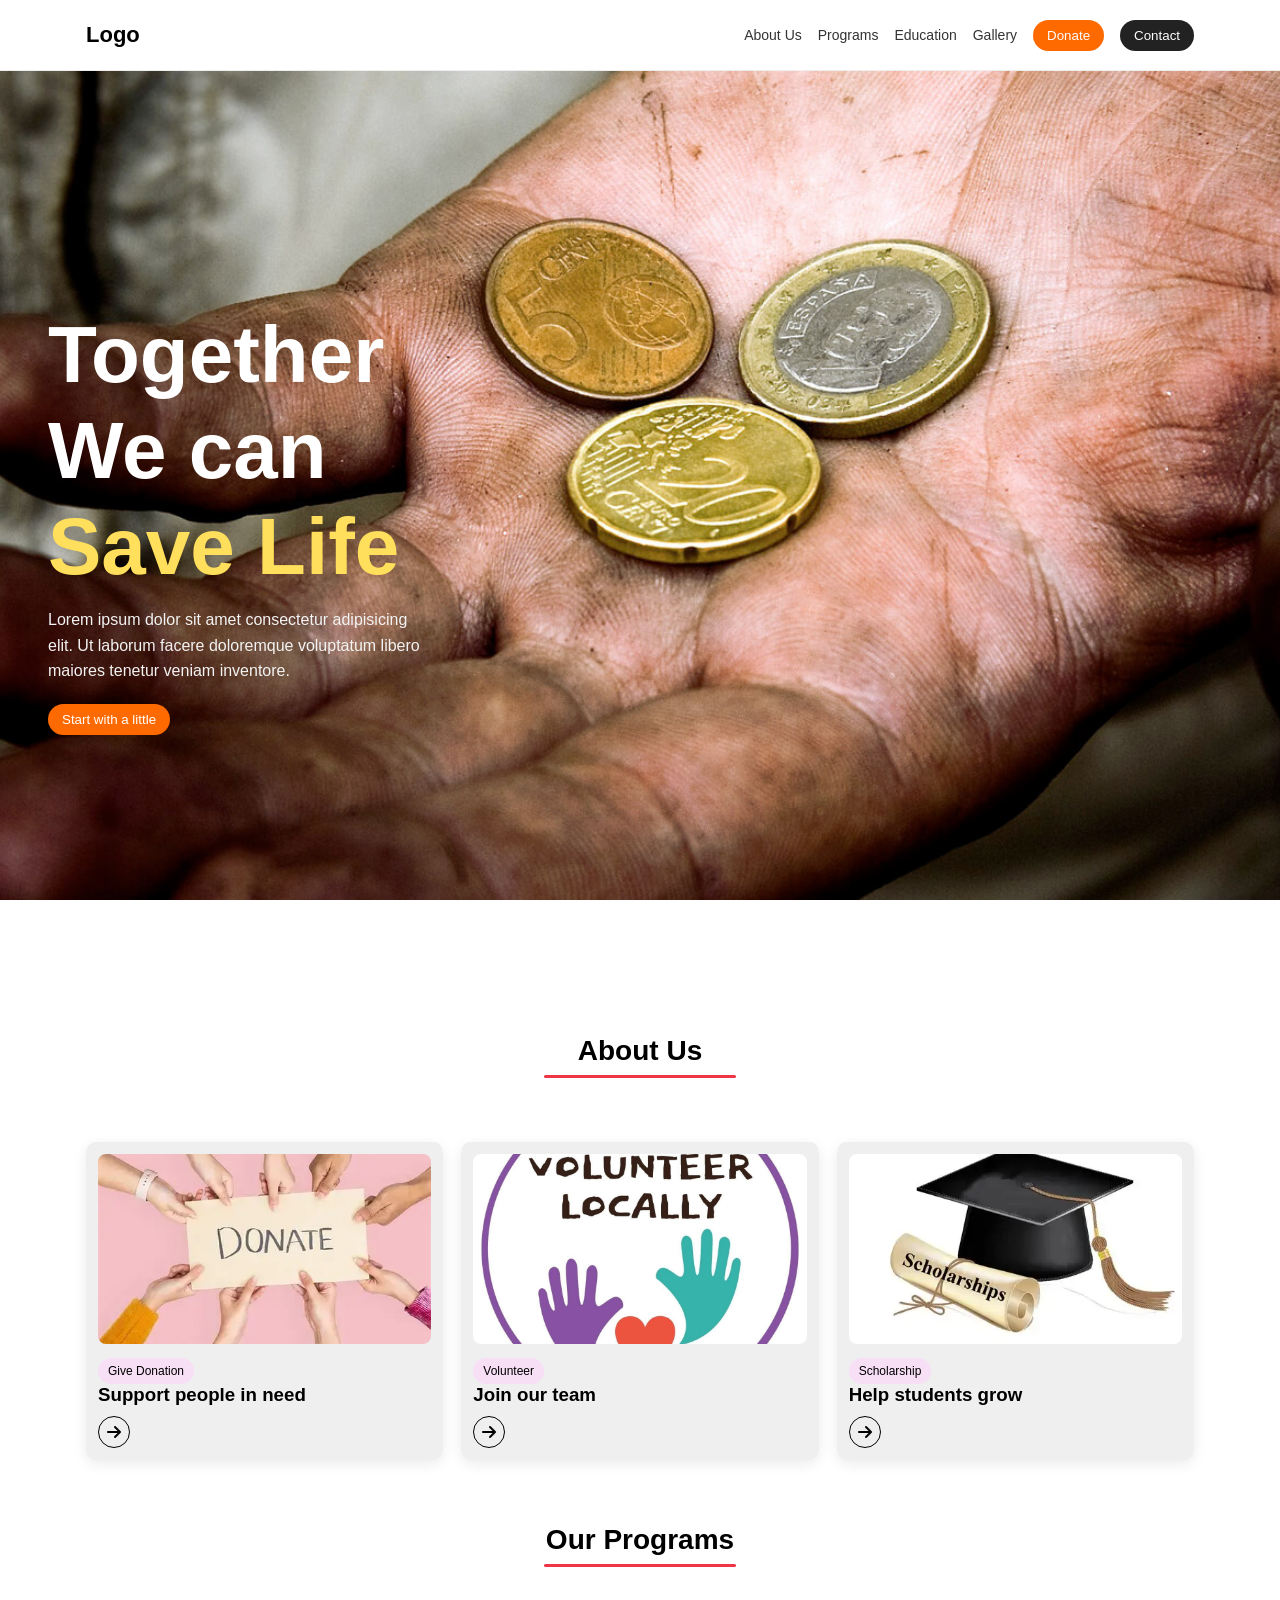
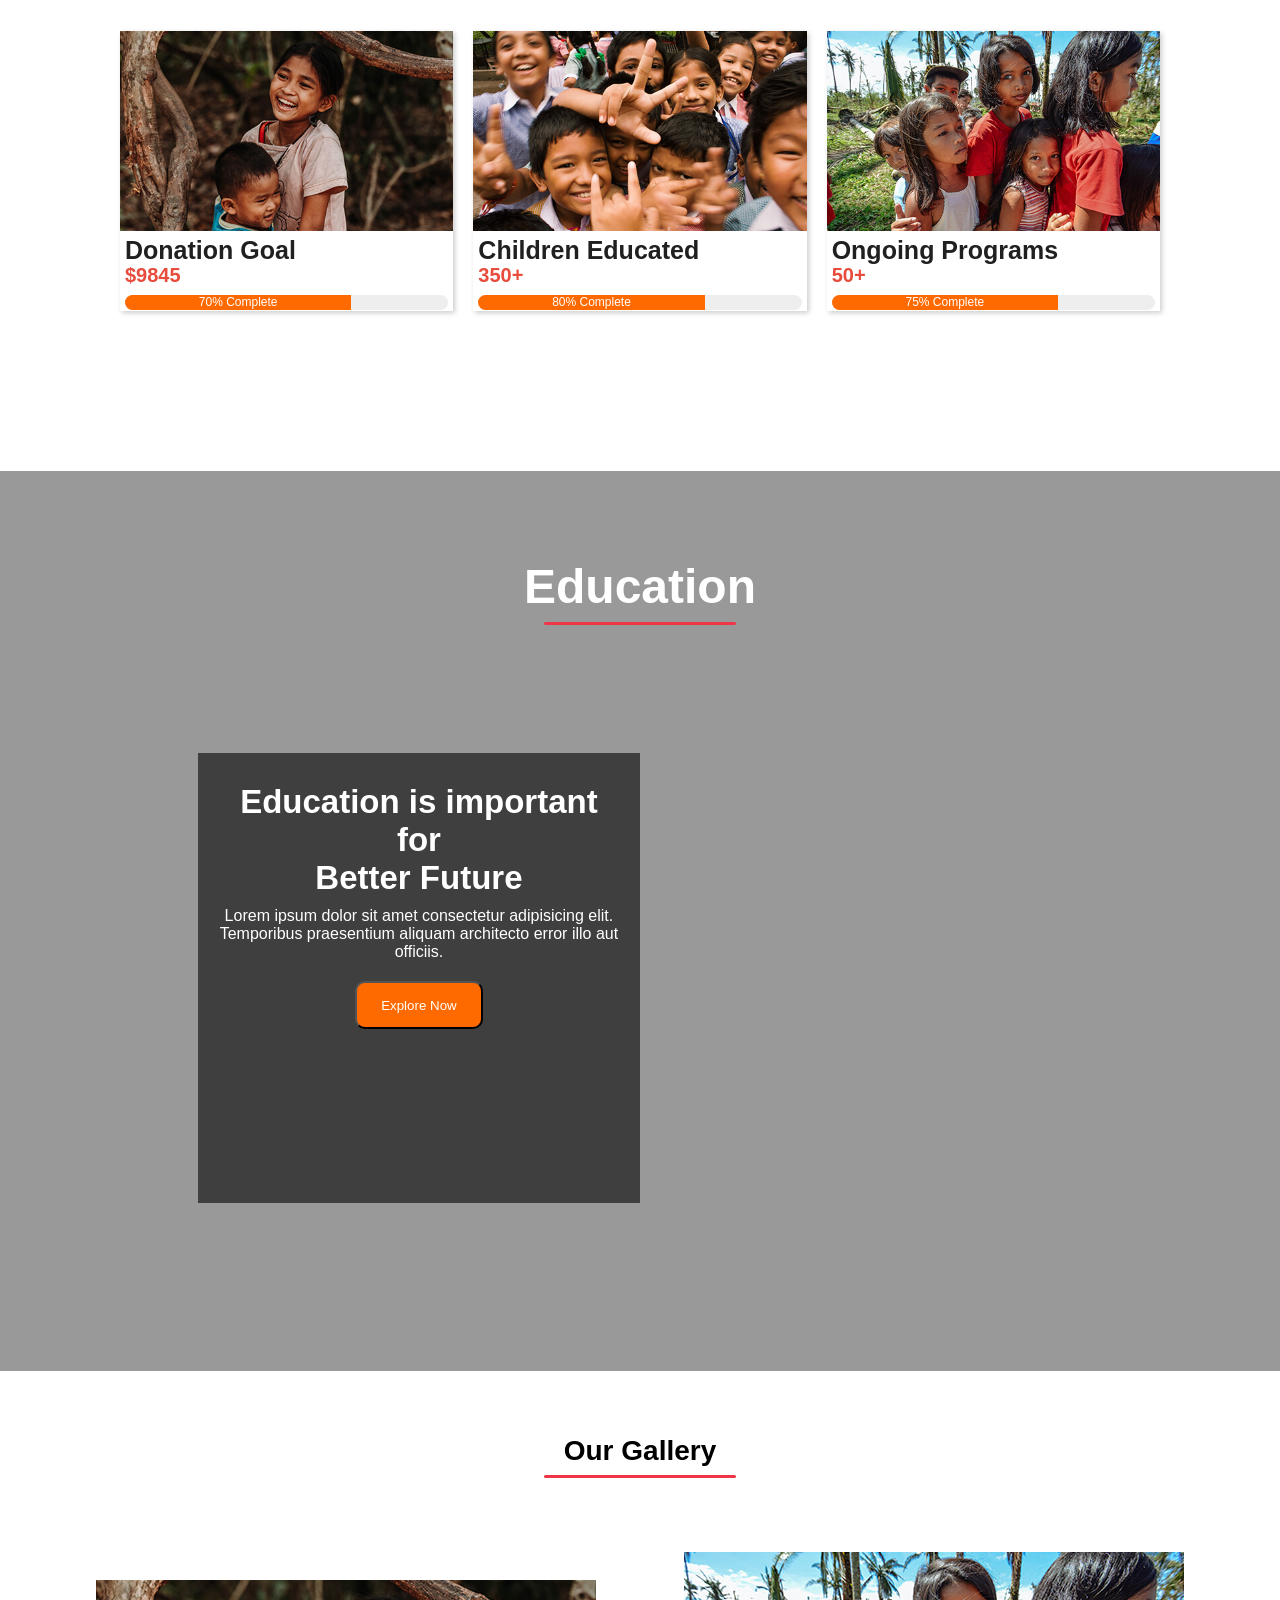
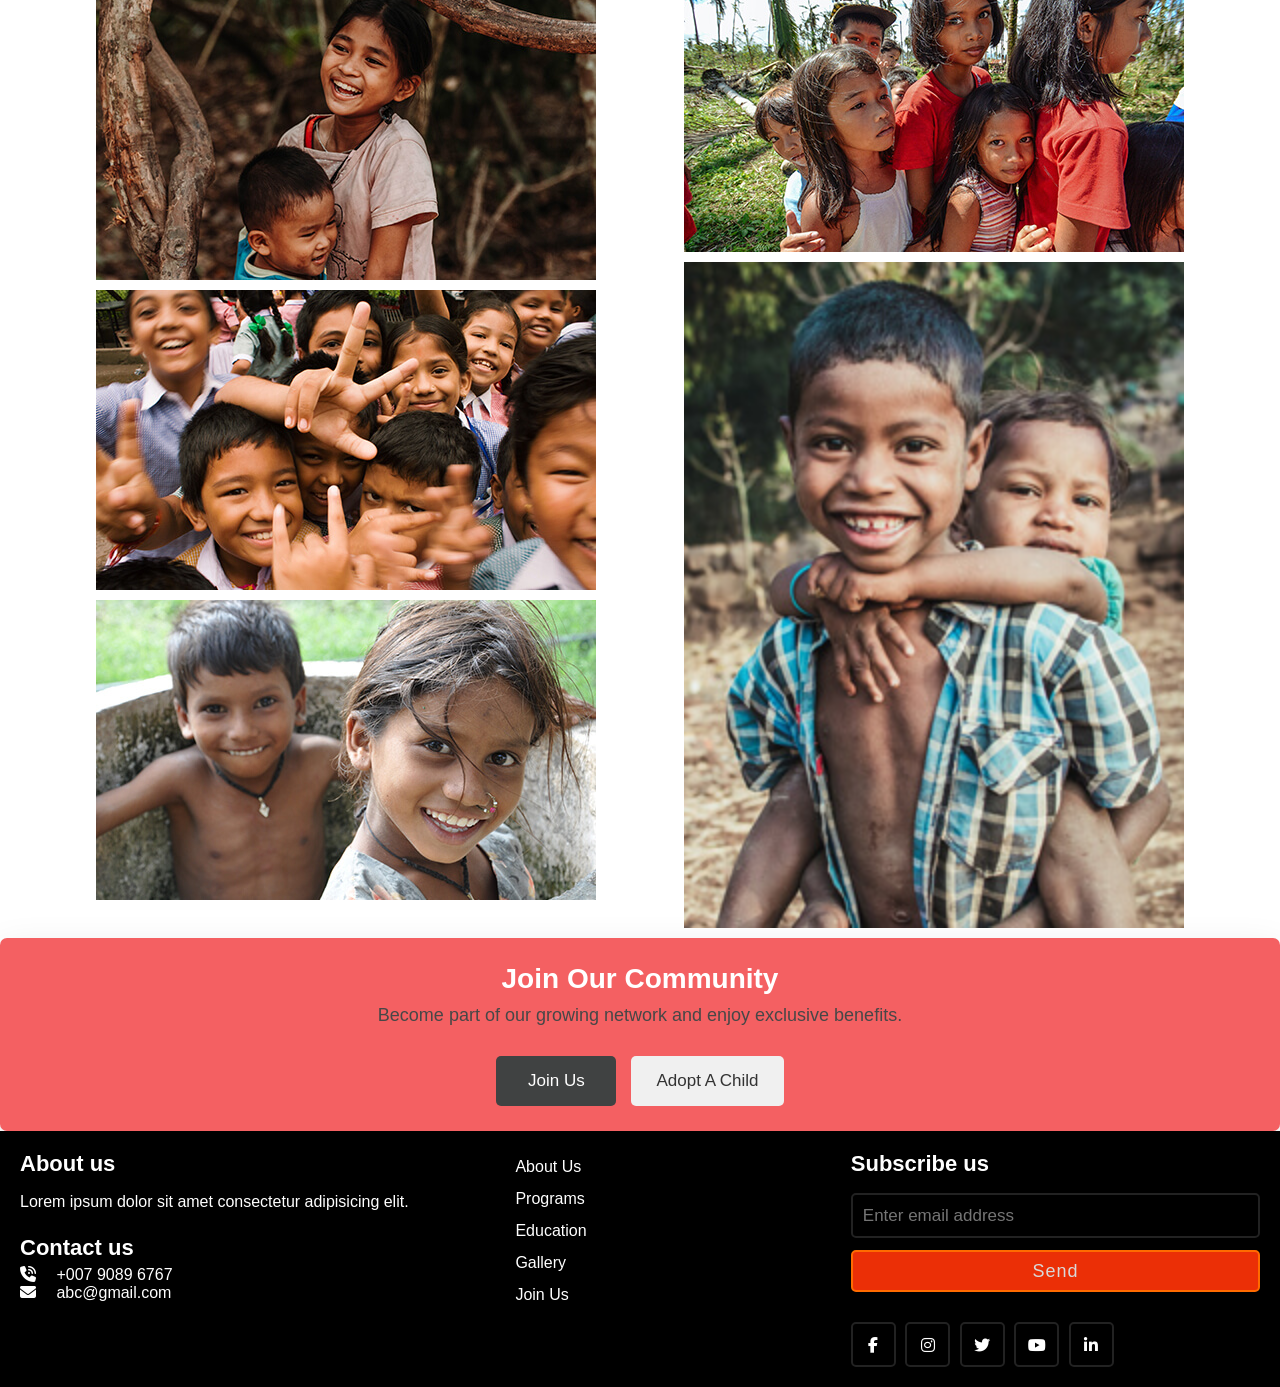
==== commit 5c284c0e: "Improved web load" ====
--- a/index.html
+++ b/index.html
@@ -5,14 +5,13 @@
   <meta charset="UTF-8" />
   <meta name="viewport" content="width=device-width, initial-scale=1.0" />
   <title>NGO Demo</title>
-
   <link rel="stylesheet" href="https://cdnjs.cloudflare.com/ajax/libs/font-awesome/6.4.2/css/all.min.css" />
-  <link rel="stylesheet" href="style.css">
+  <link rel="stylesheet" href="/css/style.css">
 </head>
 
 <body>
 
-  <!-- ========= NAV ========= -->
+  <!-- NAV -->
   <header>
     <div class="container nav-container">
       <div class="logo">
@@ -54,7 +53,7 @@
     </div>
   </header>
 
-  <!-- ========= HERO ========= -->
+  <!-- HERO -->
   <section class="hero-section">
     <div class="container hero-content">
       <h1>Together We can <span>Save Life</span></h1>
@@ -68,7 +67,7 @@
   </section>
 
 
-  <!-- ========= ABOUT ========= -->
+  <!-- ABOUT -->
   <section class="about-section" id="aboutsection">
     <div class="container">
       <h2 class="heading2">About Us</h2>
@@ -101,7 +100,7 @@
   </section>
 
 
-  <!-- ========= PROGRAMS ========= -->
+  <!-- PROGRAMS -->
   <section class="team-section">
     <div class="container">
       <h2 class="heading2" id="programs-section">Our Programs</h2>
@@ -170,7 +169,7 @@
   </section>
 
 
-  <!-- ========= VIDEO ========= -->
+  <!-- VIDEO -->
   <section class="video" id="education-section">
     <video autoplay loop muted playsinline class="background-clip">
       <source src="video/childrens.mp4" type="video/mp4">
@@ -197,7 +196,7 @@
   </section>
 
 
-  <!-- ========= GALLERY ========= -->
+  <!-- GALLERY -->
   <section class="Gallery" id="gallery-section">
     <div class="container">
       <h2 class="heading2">Our Gallery</h2>
@@ -217,8 +216,7 @@
     </div>
   </section>
 
-
-  <!-- ========= JOIN US ========= -->
+  <!-- JOIN US -->
   <section class="join-us">
     <div class="wrapper">
       <div class="join-content">
@@ -237,7 +235,7 @@
   </section>
 
 
-  <!-- ========= FOOTER ========= -->
+  <!-- FOOTER -->
   <footer>
     <a href="#top" class="back-to-top">↑ Back to Top</a>
     <div class="footer-content">
@@ -263,13 +261,23 @@
       </div>
 
       <div class="middle box">
-        <div class="topic">Useful Links</div>
-        <div><a href="#">Home</a></div>
-        <div><a href="#">About</a></div>
-        <div><a href="#">Education</a></div>
-        <div><a href="#">Programs</a></div>
-        <div><a href="#">Gallery</a></div>
-        <div><a href="#">Join Us</a></div>
+        <div>
+          <a href="#aboutsection">About Us</a>
+        </div>
+        <div>
+          <a href="#programs-section">Programs</a>
+        </div>
+        <div>
+          <a href="#education-section">Education</a>
+        </div>
+        <a href="#gallery-section">Gallery</a>
+        <div>
+          <div><a
+              href="https://docs.google.com/forms/d/e/1FAIpQLSfZEnVMVpixKCE6oYLZwvTb4ZL1MODNCjr7ik0jf7_bg8o5Nw/viewform"
+              , "_blank">Join Us</a></div>
+        </div>
+
+
       </div>
 
       <div class="right box">
--- a/css/style.css
+++ b/css/style.css
@@ -0,0 +1,809 @@
+/*
+   GLOBAL STYLES
+*/
+* {
+  box-sizing: border-box;
+  margin: 0;
+  padding: 0;
+  font-family: Arial, Helvetica, sans-serif;
+}
+
+html,
+body {
+  scroll-behavior: smooth;
+}
+
+.container {
+  width: min(1140px, 100%);
+  margin: 0 auto;
+  padding: 0 16px;
+}
+
+/*
+   NAVBAR
+*/
+header {
+  background: white;
+  border-bottom: 1px solid #eee;
+}
+
+.nav-container {
+  display: flex;
+  align-items: center;
+  justify-content: space-between;
+  height: 70px;
+}
+
+.logo a {
+  font-size: 22px;
+  font-weight: bold;
+  color: #000;
+  text-decoration: none;
+}
+
+.nav-links ul {
+  list-style: none;
+  display: flex;
+  gap: 16px;
+  align-items: center;
+}
+
+.nav-links a {
+  text-decoration: none;
+  color: #333;
+  font-size: 14px;
+}
+
+.btn {
+  padding: 8px 14px;
+  border-radius: 20px;
+  border: none;
+  cursor: pointer;
+}
+
+.donate-btn {
+  background: #ff6a00;
+  color: white;
+  cursor: pointer;
+}
+
+.contact-btn {
+  background: #222;
+  color: white;
+}
+
+.menu {
+  display: none;
+  font-size: 24px;
+  cursor: pointer;
+}
+
+.dropdown-menu {
+  display: none;
+  background: #fff;
+  border-top: 1px solid #eee;
+}
+
+.dropdown-menu ul {
+  list-style: none;
+  padding: 12px 16px;
+}
+
+.dropdown-menu li {
+  margin: 10px 0;
+}
+
+.dropdown-menu a,
+.dropdown-menu button {
+  width: 100%;
+  text-decoration: none;
+  color: #333333;
+}
+
+/*
+   HERO
+*/
+.hero-section {
+  background-image: url("../images/header-bg.jpg");
+  background-size: cover;
+  background-position: center;
+  background-repeat: no-repeat;
+  background-attachment: fixed;
+  height: 100vh;
+  display: flex;
+  align-items: center;
+}
+
+.hero-content {
+  margin-left: 2rem;
+  max-width: 26rem;
+}
+
+.hero-section h1 {
+  font-size: 80px;
+  line-height: 1.2;
+  color: #fff;
+}
+
+.hero-section span {
+  color: #ffdf5b;
+}
+
+.hero-section p {
+  margin: 12px 0 20px;
+  font-size: 16px;
+  line-height: 1.6;
+  color: #f3f3f3;
+}
+
+
+.donate-btn {
+  animation: pulse 2s infinite;
+}
+
+@keyframes pulse {
+
+  0%,
+  100% {
+    transform: scale(1);
+  }
+
+  50% {
+    transform: scale(1.05);
+  }
+}
+
+.progress {
+  background-color: #eee;
+  border-radius: 10px;
+  overflow: hidden;
+  height: 15px;
+  margin-top: 10px;
+}
+
+.progress-bar {
+  height: 100%;
+  background-color: #ff6a00;
+  text-align: center;
+  color: white;
+  font-size: 12px;
+  line-height: 15px;
+}
+
+.Gallery .column img {
+  transition: transform 0.3s ease-in-out;
+  cursor: pointer;
+}
+
+.Gallery .column img:hover {
+  transform: scale(1.05);
+  box-shadow: 0 4px 15px rgba(0, 0, 0, 0.3);
+}
+
+
+.back-to-top {
+  position: fixed;
+  bottom: 20px;
+  right: 20px;
+  background: #ff6a00;
+  color: white;
+  padding: 10px 12px;
+  border-radius: 50%;
+  font-size: 18px;
+  text-align: center;
+  display: none;
+  cursor: pointer;
+  z-index: 999;
+  transition: 0.3s;
+}
+
+.back-to-top:hover {
+  transform: scale(1.1);
+}
+
+
+/*
+   SECTION HEADINGS
+*/
+.heading2 {
+  text-align: center;
+  margin: 4rem 0 4rem;
+  font-size: 28px;
+}
+
+.heading2::after {
+  content: "";
+  display: block;
+  width: 12rem;
+  height: 3px;
+  background-color: #F03546;
+  margin: 8px auto 0;
+  border-radius: 2px;
+}
+
+/*
+   CARDS (ABOUT / SERVICES)
+*/
+.card-list {
+  display: grid;
+  gap: 18px;
+  grid-template-columns: repeat(3, 1fr);
+  margin-top: 25px;
+}
+
+.card-item {
+  display: block;
+  padding: 12px;
+  border-radius: 10px;
+  text-decoration: none;
+  color: black;
+  background: #efefef;
+  box-shadow: 0 4px 14px rgba(0, 0, 0, 0.08);
+}
+
+.card-item img {
+  width: 100%;
+  height: 190px;
+  object-fit: cover;
+  border-radius: 8px;
+}
+
+.card-item span {
+  display: inline-block;
+  margin-top: 10px;
+  font-size: 12px;
+  padding: 6px 10px;
+  border-radius: 20px;
+  background: #f7dff5;
+}
+
+.arrow {
+  margin-top: 10px;
+  height: 32px;
+  width: 32px;
+  display: flex;
+  align-items: center;
+  justify-content: center;
+  border: 1px solid black;
+  border-radius: 50%;
+}
+
+/*
+   PROGRAM / TEAM CARDS (HOVER EXPAND)
+*/
+.programs-cards {
+  display: flex;
+  gap: 20px;
+  flex-wrap: wrap;
+  justify-content: center;
+}
+
+.programs-cards .card {
+  height: 280px;
+  max-width: 350px;
+  background: white;
+  transition: 0.4s;
+  box-shadow: 2px 2px 5px rgba(0, 0, 0, 0.2);
+}
+
+.programs-cards .card:hover {
+  height: 470px;
+  box-shadow: 5px 5px 10px rgba(0, 0, 0, 0.2);
+}
+
+.programs-cards .card .img {
+  height: 200px;
+  width: 100%;
+}
+
+.programs-cards .card .img img {
+  height: 100%;
+  width: 100%;
+  object-fit: cover;
+}
+
+.programs-cards .card .top-text {
+  padding: 5px;
+}
+
+.programs-cards .card .top-text .name {
+  font-size: 25px;
+  font-weight: 600;
+  color: #202020;
+}
+
+.programs-cards .card .top-text p {
+  font-size: 20px;
+  font-weight: 600;
+  color: #e74c3c;
+  line-height: 20px;
+}
+
+.programs-cards .card .bottom-text {
+  padding: 0 20px 10px 20px;
+  margin-top: 5px;
+  background: white;
+  opacity: 0;
+  visibility: hidden;
+  transition: 0.1s;
+}
+
+.programs-cards .card:hover .bottom-text {
+  opacity: 1;
+  visibility: visible;
+}
+
+.programs-cards .card .bottom-text .text {
+  text-align: justify;
+}
+
+.programs-cards .card .bottom-text .btn {
+  margin: 10px 0;
+  text-align: left;
+  cursor: pointer;
+}
+
+.programs-cards .card .bottom-text .btn a {
+  text-decoration: none;
+  background: #e74c3c;
+  color: #f2f2f2;
+  padding: 5px 8px;
+  border-radius: 3px;
+  display: inline-flex;
+  transition: 0.2s;
+}
+
+.programs-cards .card .bottom-text .btn a:hover {
+  transform: scale(0.9);
+}
+
+/*
+   VIDEO SECTION
+*/
+.video {
+  position: relative;
+  width: 100%;
+  height: 100vh;
+  background-color: rgba(0, 0, 0, 0.4);
+  display: flex;
+  align-items: center;
+  justify-content: center;
+  overflow: hidden;
+  margin-top: 10rem;
+}
+
+.background-clip {
+  position: absolute;
+  top: 0;
+  left: 0;
+  width: 100%;
+  height: 100%;
+  object-fit: cover;
+  z-index: -1;
+}
+
+.content {
+  text-align: center;
+  z-index: 1;
+  color: #fff;
+}
+
+.content h2 {
+  font-size: 3rem;
+  margin-bottom: 0;
+  margin-top: -5rem;
+}
+
+.content .text {
+  height: 50vh;
+  width: 50%;
+  background-color: #00000096;
+  margin-top: 8rem;
+  padding: 30px 20px;
+}
+
+.content .text h3,
+.content .text strong {
+  font-size: 33px;
+  margin-bottom: 10px;
+  font-weight: bolder;
+}
+
+.content .text button {
+  height: 3rem;
+  width: 8rem;
+  background-color: #ff6a00;
+  color: white;
+  cursor: pointer;
+  border-radius: 10px;
+}
+
+.content .text p {
+  margin-bottom: 20px;
+}
+
+/*
+   GALLERY
+*/
+.Gallery .column img {
+  width: 100%;
+  padding: 5px;
+}
+
+.gal-con {
+  display: flex;
+  flex-direction: row;
+  justify-content: space-between;
+  align-items: center;
+}
+
+.column {
+  display: flex;
+  flex-direction: column;
+  padding: 5px;
+}
+
+/*
+   JOIN SECTION
+*/
+.wrapper {
+  max-width: 100%;
+  background: #F46062;
+  border-radius: 7px;
+  padding: 25px 30px;
+  box-shadow: 0 15px 40px rgba(0, 0, 0, 0.12);
+  text-align: center;
+}
+
+.join-content {
+  background: #F46062;
+}
+
+.join-content h1 {
+  font-size: 28px;
+  font-weight: 600;
+  margin-bottom: 10px;
+  color: white;
+}
+
+.join-content p {
+  font-size: 18px;
+  color: #474747;
+  margin-bottom: 30px;
+}
+
+.buttons {
+  display: flex;
+  gap: 15px;
+  justify-content: center;
+  flex-wrap: wrap;
+}
+
+.buttons button {
+  padding: 15px 25px;
+  font-size: 17px;
+  border-radius: 5px;
+  cursor: pointer;
+  border: none;
+  transition: 0.3s ease;
+  min-width: 120px;
+}
+
+.btn-primary {
+  background-color: #404242;
+  color: #fff;
+}
+
+.btn-primary:hover {
+  opacity: 0.9;
+}
+
+.btn-secondary {
+  background-color: #f0f0f0;
+  color: #333;
+}
+
+.btn-secondary:hover {
+  background-color: #e0e0e0;
+}
+
+/*
+   FOOTER
+*/
+footer {
+  margin-top: 0rem;
+}
+
+footer .footer-content {
+  max-width: 1350px;
+  margin: auto;
+  padding: 20px;
+  display: flex;
+  flex-wrap: wrap;
+  justify-content: space-between;
+  background-color: black;
+}
+
+footer .footer-content p,
+a {
+  color: #fff;
+}
+
+footer .footer-content .box {
+  width: 33%;
+  transition: all 0.4s ease;
+}
+
+footer .footer-content .topic {
+  font-size: 22px;
+  font-weight: 600;
+  color: #fff;
+  margin-bottom: 16px;
+}
+
+footer .footer-content p {
+  text-align: justify;
+}
+
+footer .footer-content .lower .topic {
+  margin: 24px 0 5px 0;
+}
+
+footer .footer-content .lower i {
+  padding-right: 16px;
+}
+
+footer .footer-content .middle {
+  padding-left: 80px;
+}
+
+footer .footer-content .middle a {
+  line-height: 32px;
+}
+
+footer .footer-content .right input[type="text"] {
+  height: 45px;
+  width: 100%;
+  outline: none;
+  color: #d9d9d9;
+  background: black;
+  border-radius: 5px;
+  padding-left: 10px;
+  font-size: 17px;
+  border: 2px solid #222222;
+}
+
+footer .footer-content .right input[type="submit"] {
+  height: 42px;
+  width: 100%;
+  font-size: 18px;
+  color: #d9d9d9;
+  background: #eb2f06;
+  outline: none;
+  border-radius: 5px;
+  letter-spacing: 1px;
+  cursor: pointer;
+  margin-top: 12px;
+  border: 2px solid #FF6A00;
+  transition: all 0.3s ease-in-out;
+}
+
+.footer-content .right input[type="submit"]:hover {
+  background: none;
+  color: #eb2f06;
+}
+
+footer .footer-content .media-icons a {
+  font-size: 16px;
+  height: 45px;
+  width: 45px;
+  display: inline-block;
+  text-align: center;
+  line-height: 43px;
+  border-radius: 5px;
+  border: 2px solid #222222;
+  margin: 30px 5px 0 0;
+  transition: all 0.3s ease;
+}
+
+.footer-content .media-icons a:hover {
+  border-color: #eb2f06;
+}
+
+footer a {
+  transition: all 0.3s ease;
+  text-decoration: none;
+}
+
+footer a:hover {
+  color: #eb2f06;
+}
+
+/*
+   RESPONSIVE MEDIA QUERIES
+*/
+
+/* Navbar + hero + cards mobile */
+@media (max-width: 768px) {
+  .hero-content {
+    margin-left: 0;
+    width: 80%;
+  }
+
+  .nav-links {
+    display: none;
+  }
+
+  .menu {
+    display: block;
+  }
+
+  .dropdown-menu.show {
+    display: block;
+  }
+
+  .dropdown-menu .btn {
+    color: white;
+  }
+
+  .hero-section {
+    height: 60vh;
+    background-attachment: scroll;
+    background-position: center top;
+  }
+
+  .hero-section h1 {
+    font-size: 30px;
+    width: 80%;
+  }
+
+  .hero-section p {
+    font-size: 15px;
+    line-height: 18px;
+  }
+
+  .card-list {
+    grid-template-columns: 1fr;
+  }
+}
+
+/* Join box */
+@media (max-width: 520px) {
+  .wrapper {
+    padding: 20px;
+  }
+
+  .join-content h1 {
+    font-size: 24px;
+  }
+
+  .join-content p {
+    font-size: 16px;
+  }
+
+  .buttons button {
+    font-size: 16px;
+    padding: 12px 20px;
+  }
+}
+
+/* Footer breakpoints */
+@media (max-width:1100px) {
+  footer .footer-content .middle {
+    padding-left: 50px;
+  }
+}
+
+@media (max-width:950px) {
+  footer .footer-content .box {
+    width: 50%;
+  }
+
+  .footer-content .right {
+    margin-top: 40px;
+  }
+}
+
+@media (max-width:560px) {
+  footer .footer-content .box {
+    width: 100%;
+    margin-top: 30px;
+  }
+
+  footer .footer-content .middle {
+    padding-left: 0;
+  }
+}
+
+/* Video aspect ratio helpers */
+@media (min-aspect-ratio:16/9) {
+  .background-clip {
+    width: 100%;
+    height: auto;
+  }
+}
+
+@media (max-aspect-ratio:16/9) {
+  .background-clip {
+    width: auto;
+    height: 100%;
+  }
+}
+
+/* Profile / program cards stack */
+@media screen and (max-width: 978px) {
+  .profile-cards {
+    flex-direction: column;
+    align-items: center;
+  }
+
+  .profile-cards .card {
+    max-width: 700px;
+    margin: 20px 0;
+  }
+}
+
+/* Video text scaling */
+@media (max-width: 1024px) {
+  .content h2 {
+    font-size: 2.2rem;
+    margin-top: -3rem;
+  }
+
+  .content .text {
+    width: 70%;
+    height: auto;
+    margin-top: 5rem;
+    padding: 20px 15px;
+  }
+
+  .content .text h3,
+  .content .text strong {
+    font-size: 24px;
+  }
+
+  .content .text button {
+    width: 7rem;
+    height: 2.5rem;
+  }
+}
+
+@media (max-width: 600px) {
+  .video {
+    height: 75vh;
+    margin-top: 5rem;
+  }
+
+  .content h2 {
+    font-size: 1.8rem;
+    margin-top: -2rem;
+  }
+
+  .content .text {
+    width: 80%;
+    margin-top: 3rem;
+    padding: 15px 10px;
+  }
+
+  .content .text h3,
+  .content .text strong {
+    font-size: 18px;
+  }
+
+  .content .text p {
+    font-size: 13px;
+  }
+
+  .content .text button {
+    width: 6rem;
+    height: 2.2rem;
+  }
+}
+
+/* Gallery stacking */
+@media only screen and (max-width: 770px) {
+  .gal-con {
+    flex-direction: column;
+    justify-content: center;
+  }
+}
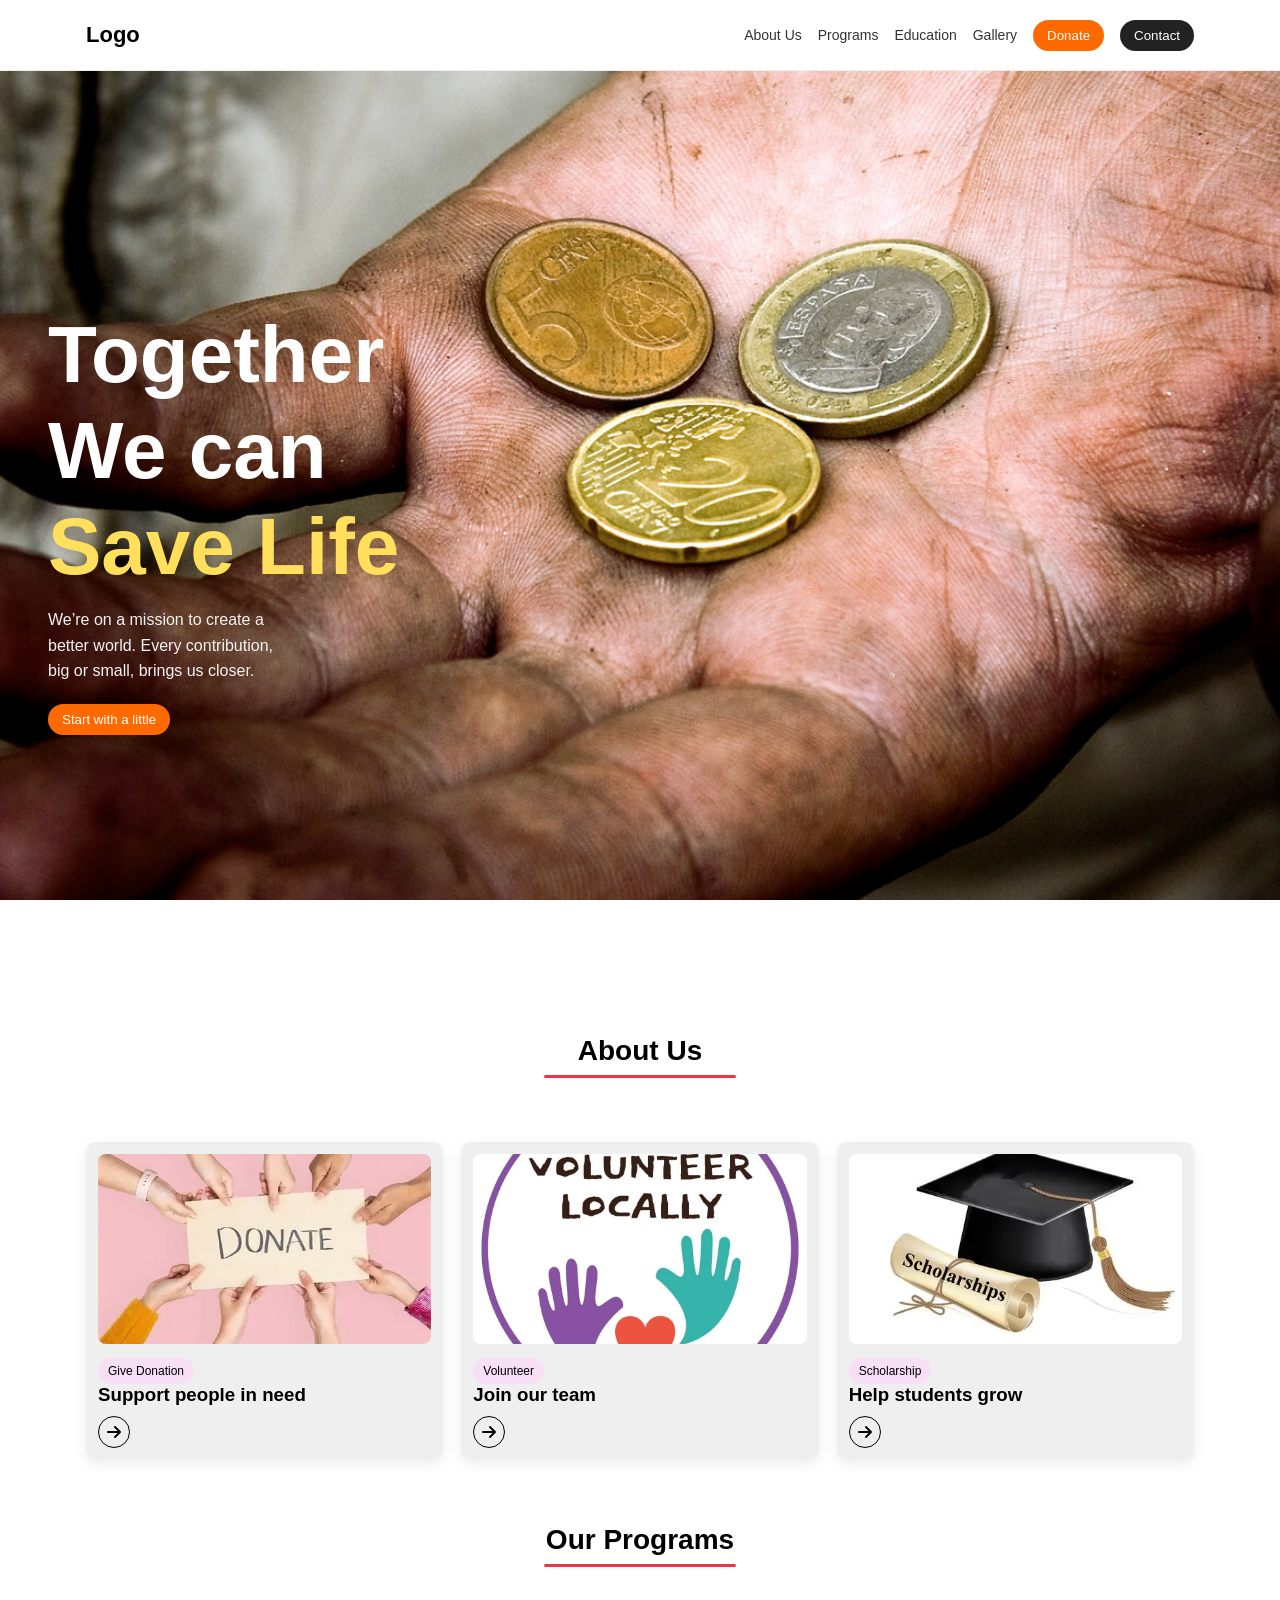
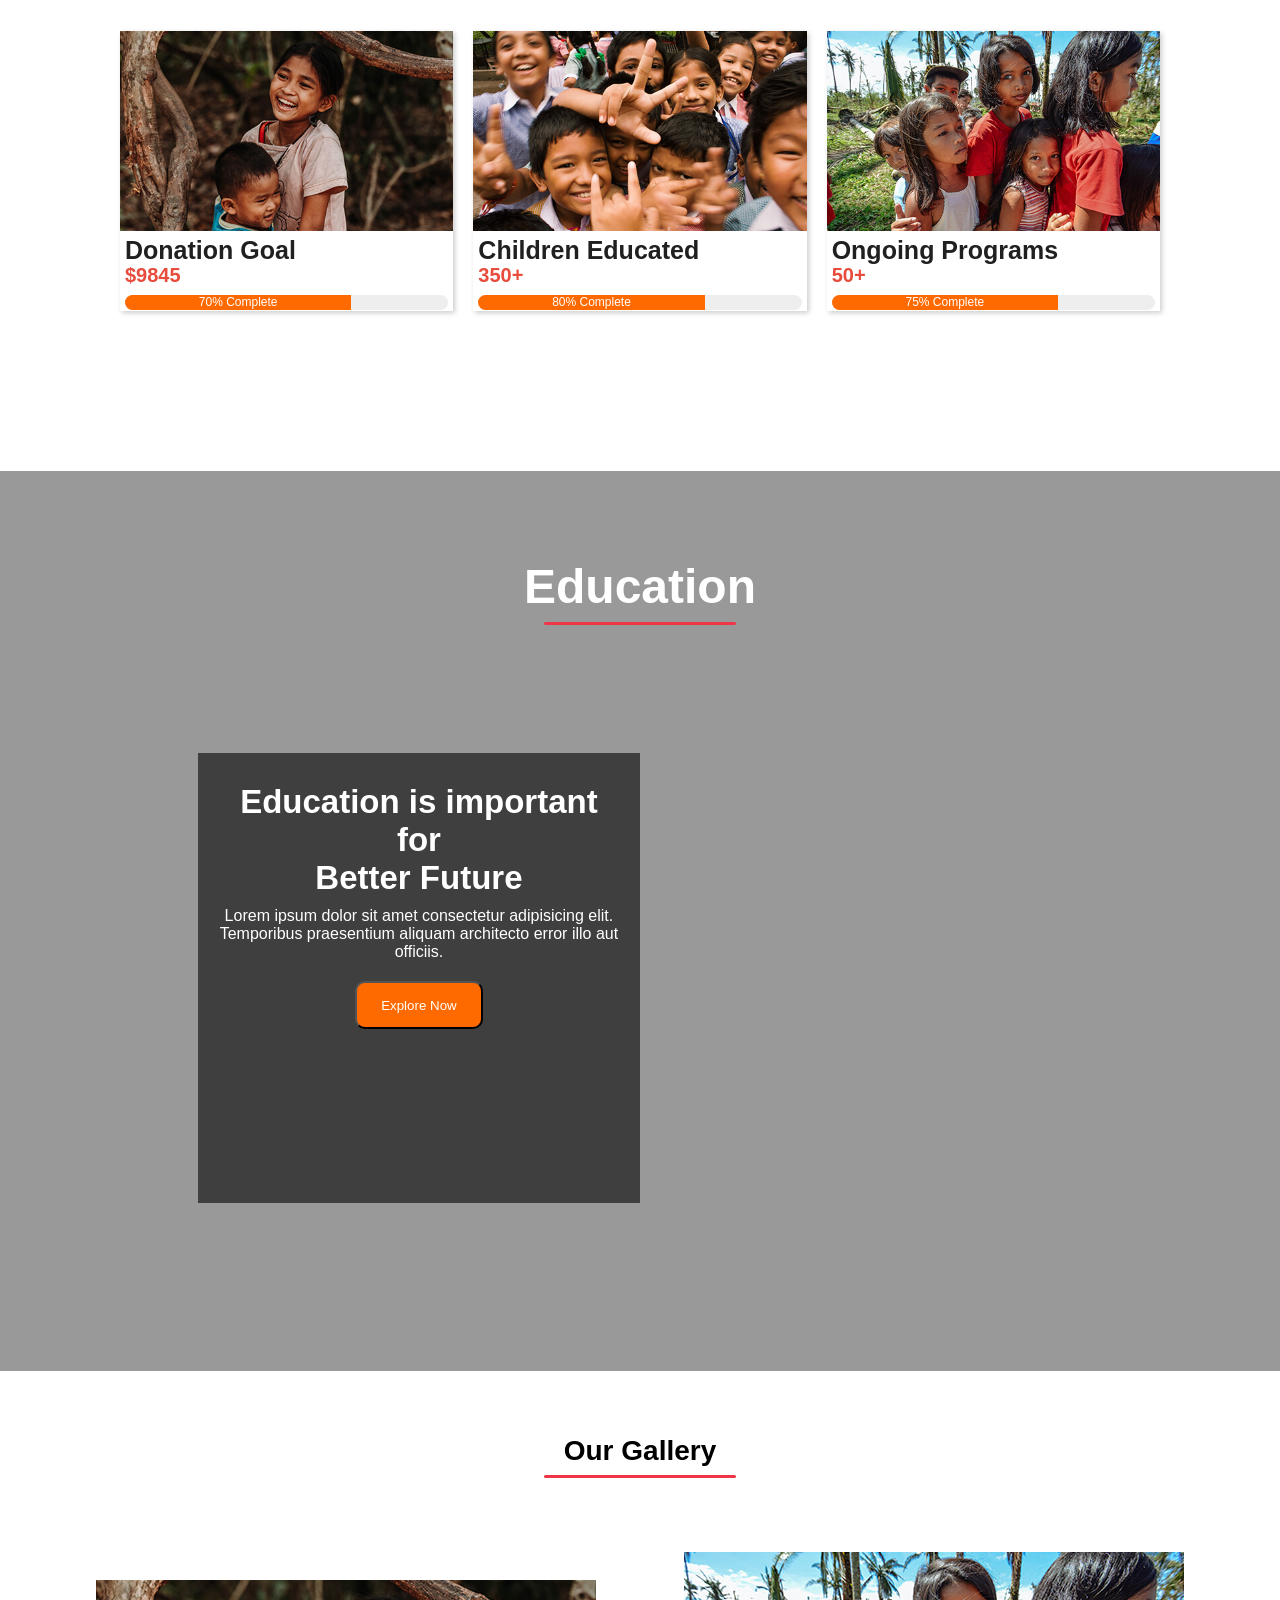
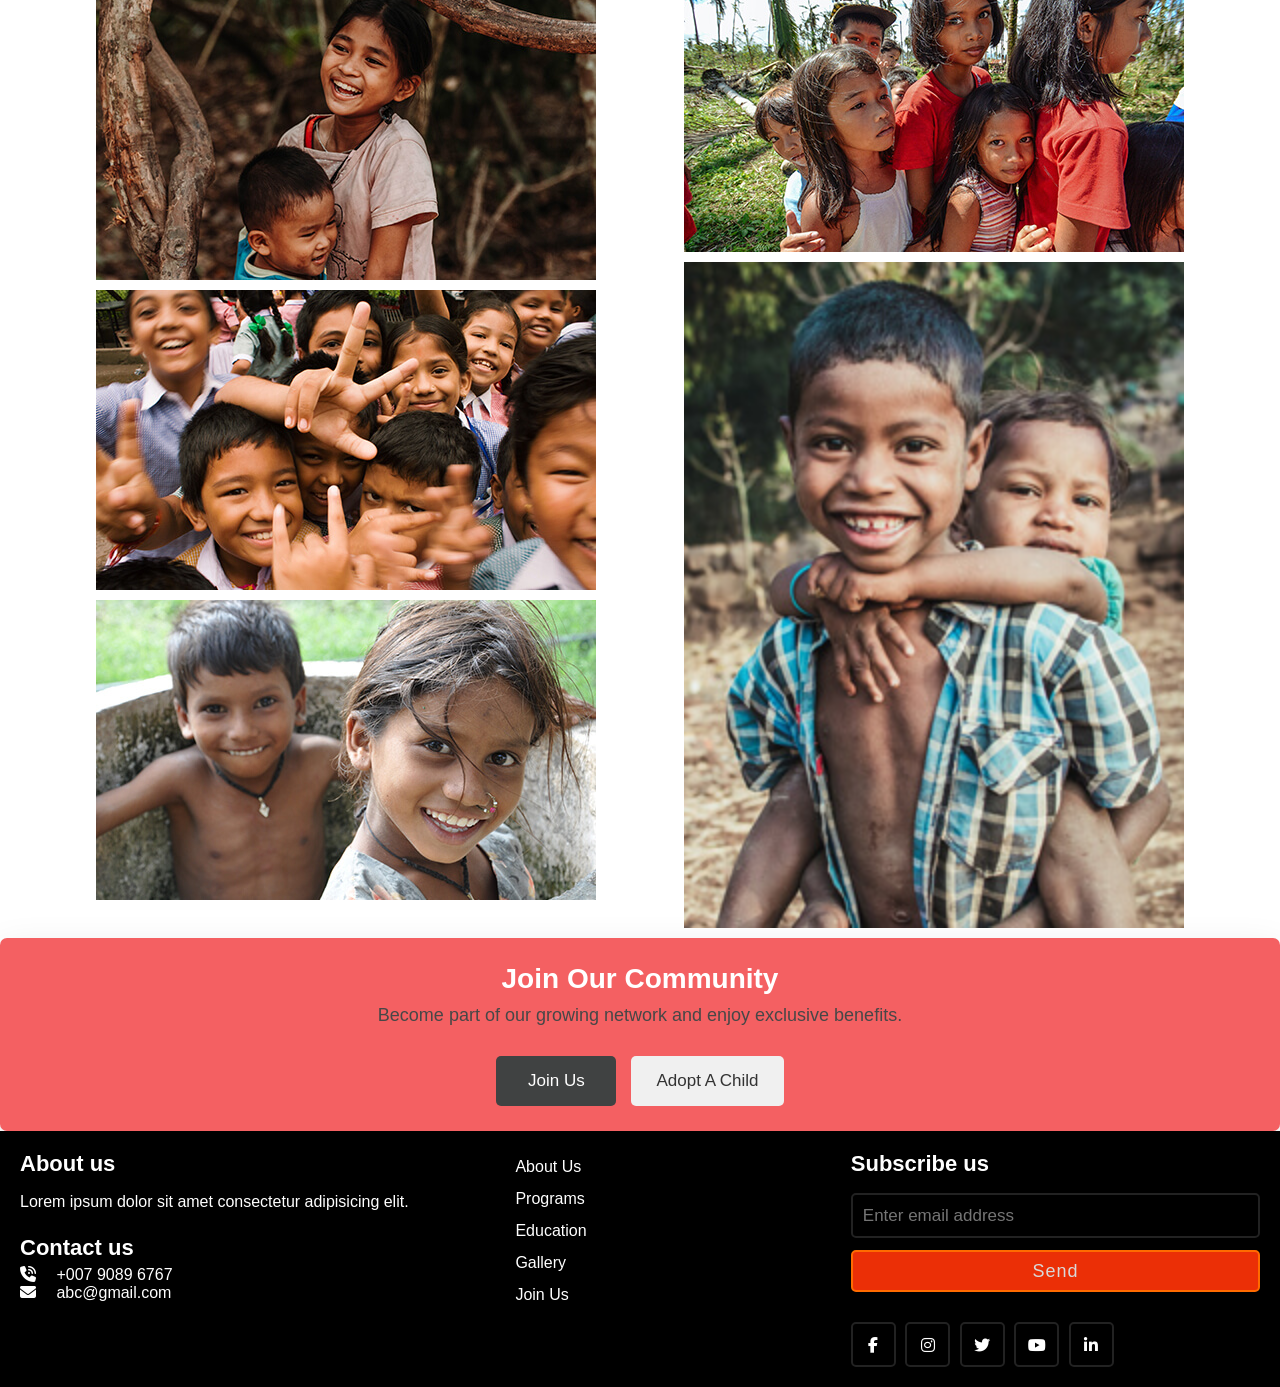
==== commit e8285874: "Improved UI" ====
--- a/index.html
+++ b/index.html
@@ -6,7 +6,7 @@
   <meta name="viewport" content="width=device-width, initial-scale=1.0" />
   <title>NGO Demo</title>
   <link rel="stylesheet" href="https://cdnjs.cloudflare.com/ajax/libs/font-awesome/6.4.2/css/all.min.css" />
-  <link rel="stylesheet" href="/css/style.css">
+  <link rel="stylesheet" href="./css/style.css">
 </head>
 
 <body>
@@ -58,8 +58,7 @@
     <div class="container hero-content">
       <h1>Together We can <span>Save Life</span></h1>
       <p>
-        Lorem ipsum dolor sit amet consectetur adipisicing elit. Ut laborum
-        facere doloremque voluptatum libero maiores tenetur veniam inventore.
+        We’re on a mission to create a <br> better world. Every contribution, <br> big or small, brings us closer.
       </p>
 
       <button class="btn donate-btn">Start with a little</button>
--- a/css/style.css
+++ b/css/style.css
@@ -658,8 +658,10 @@
   }
 
   .hero-section p {
-    font-size: 15px;
+    font-size: 12px;
     line-height: 18px;
+    font-weight: 800;
+    font-family: sans-serif;
   }
 
   .card-list {
